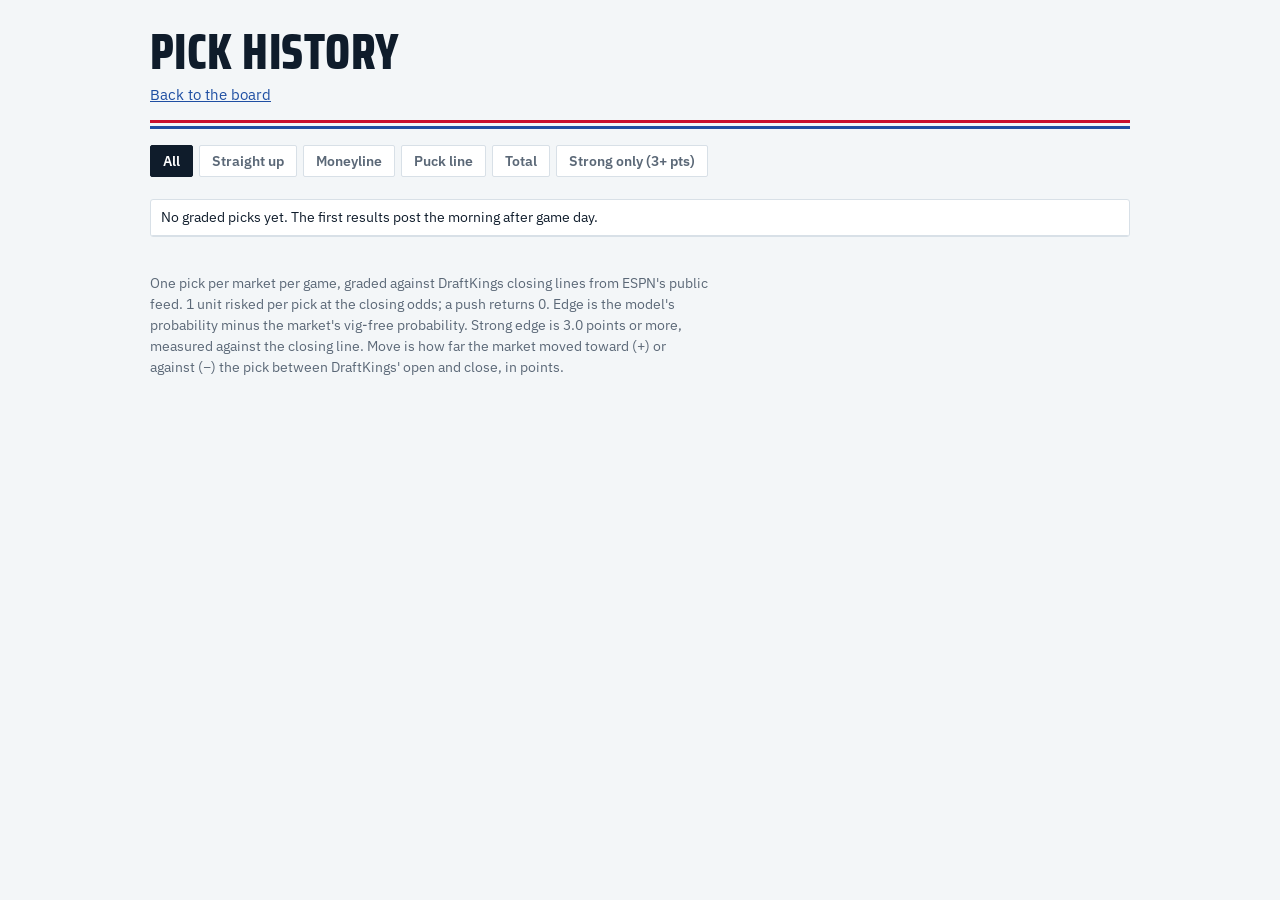
==== site/history.html @ 16cacdc9 "Final games: dark Final badge, settled card, winner bold, W/L chips on picks, finals sorted last Co-" ====
<!doctype html><html lang="en"><head><meta charset="utf-8"><meta name="viewport" content="width=device-width,initial-scale=1,viewport-fit=cover"><meta name="description" content="Personal NHL projection model with live scores"><style>:root{padding-top:env(safe-area-inset-top,0px);padding-bottom:env(safe-area-inset-bottom,0px)}body{margin:0;font-size:14px}img{max-width:100%}[hidden]{display:none!important}</style><title>Ice Ledger Pick History</title>
<link rel="preconnect" href="https://fonts.googleapis.com">
<link rel="stylesheet" href="https://fonts.googleapis.com/css2?family=Saira+Condensed:wght@500;700;800&family=IBM+Plex+Sans:wght@400;500;600&family=IBM+Plex+Mono:wght@400;500&display=swap">
<style>
/* Layout: rink-sheet board. One column of game rows, each split away | probability bar | home, tabs for ratings and backtest. */
:root{
  --ice:#f3f6f8; --sheet:#ffffff; --ink:#0f1c2b; --muted:#5b6877; --line:#d8e0e7;
  --red:#c8102e; --blue:#1f4fa3; --redsoft:#f6dde1; --bluesoft:#dde6f5;
  --good:#1d7a4a; --warn:#a86400;
  --display:"Saira Condensed","Arial Narrow",system-ui,sans-serif;
  --body:"IBM Plex Sans",system-ui,-apple-system,"Segoe UI",sans-serif;
  --mono:"IBM Plex Mono",ui-monospace,"SFMono-Regular",Menlo,monospace;
}
@media (prefers-color-scheme: dark){:root:not([data-theme="light"]){
  --ice:#0b131c; --sheet:#111c28; --ink:#e6edf3; --muted:#93a3b3; --line:#243444;
  --red:#ff5468; --blue:#6f9bff; --redsoft:#3a1b22; --bluesoft:#18284a; --good:#4cc38a; --warn:#e2a54a; color-scheme:dark}}
:root[data-theme="dark"]{
  --ice:#0b131c; --sheet:#111c28; --ink:#e6edf3; --muted:#93a3b3; --line:#243444;
  --red:#ff5468; --blue:#6f9bff; --redsoft:#3a1b22; --bluesoft:#18284a; --good:#4cc38a; --warn:#e2a54a; color-scheme:dark}
body{background:var(--ice);color:var(--ink);font-family:var(--body);font-size:15px;line-height:1.5}
.wrap{max-width:980px;margin:0 auto;padding-left:max(16px,env(safe-area-inset-left,0px));padding-right:max(16px,env(safe-area-inset-right,0px));padding-block:28px 48px;display:grid;gap:22px}
header{display:grid;gap:6px;border-bottom:3px solid var(--red);padding-bottom:14px;position:relative}
header::after{content:"";position:absolute;left:0;right:0;bottom:-9px;height:3px;background:var(--blue)}
h1{font-family:var(--display);font-weight:800;font-size:clamp(2rem,6vw,3.1rem);line-height:1;letter-spacing:.01em;margin:0;text-wrap:balance;text-transform:uppercase}
.sub{color:var(--muted);font-size:.92rem;display:flex;flex-wrap:wrap;gap:4px 16px}
.sub b{color:var(--ink);font-weight:600}
nav{display:flex;gap:6px;flex-wrap:wrap}
nav button{font-family:var(--display);font-weight:700;font-size:1.05rem;letter-spacing:.06em;text-transform:uppercase;border:1px solid var(--line);background:var(--sheet);color:var(--muted);padding:6px 16px;border-radius:2px;cursor:pointer}
nav button[aria-selected="true"]{background:var(--ink);color:var(--sheet);border-color:var(--ink)}
nav button:focus-visible,summary:focus-visible{outline:2px solid var(--blue);outline-offset:2px}
.note{font-size:.88rem;color:var(--muted);max-width:70ch}
.games{display:grid;gap:12px}
.game{background:var(--sheet);border:1px solid var(--line);border-radius:3px;padding:14px 16px;display:grid;gap:12px}
.top{display:flex;justify-content:space-between;gap:8px;flex-wrap:wrap;font-size:.82rem;color:var(--muted);font-family:var(--mono)}
.match{display:grid;grid-template-columns:1fr minmax(120px,1.4fr) 1fr;align-items:center;gap:14px}
.team{display:grid;gap:2px;min-width:0}
.team.home{text-align:right}
.abbr{font-family:var(--display);font-weight:800;font-size:2rem;line-height:1}
.nm{font-size:.82rem;color:var(--muted)}
.side{justify-self:start;font-size:.66rem;font-weight:700;letter-spacing:.12em;text-transform:uppercase;padding:1px 7px;border-radius:2px;background:var(--bluesoft);color:var(--blue)}
.side.home{justify-self:end;background:var(--redsoft);color:var(--red)}
.mtitle{font-family:var(--body);font-weight:600;color:var(--ink);font-size:.9rem}
.top{align-items:baseline}
.goalie{font-size:.82rem}
.goalie .proj{color:var(--warn);font-size:.72rem;letter-spacing:.06em;text-transform:uppercase;font-weight:600}
.pill{display:inline-block;font-size:.68rem;font-weight:600;letter-spacing:.06em;text-transform:uppercase;padding:1px 6px;border-radius:2px;background:var(--redsoft);color:var(--red);margin-left:4px}
.mid{display:grid;gap:6px;text-align:center}
.score{font-family:var(--mono);font-size:1.25rem;font-weight:500;font-variant-numeric:tabular-nums}
.bar{display:flex;height:10px;border-radius:2px;overflow:hidden;background:var(--line)}
.bar .a{background:var(--blue)} .bar .h{background:var(--red)}
.pcts{display:flex;justify-content:space-between;font-family:var(--mono);font-size:.85rem;font-variant-numeric:tabular-nums}
.pcts .fa{color:var(--blue)} .pcts .fh{color:var(--red)}
.mkts{display:grid;grid-template-columns:repeat(3,minmax(0,1fr));gap:8px;border-top:1px dashed var(--line);padding-top:10px}
.mk{display:grid;gap:2px;min-width:0}
.mk h4{margin:0;font-size:.7rem;letter-spacing:.08em;text-transform:uppercase;color:var(--muted);font-weight:600}
.mk div{font-family:var(--mono);font-size:.84rem;font-variant-numeric:tabular-nums}
.inj{border-top:1px dashed var(--line);padding-top:8px;font-size:.84rem;display:grid;gap:2px}
.inj .dl{font-size:.7rem;color:var(--muted);text-transform:uppercase;letter-spacing:.06em}
.inj .rk{font-family:var(--mono);color:var(--muted)}
.sum{border-top:1px dashed var(--line);padding-top:10px;display:grid;gap:6px}
.sum p{margin:0;max-width:75ch;font-size:.92rem}
.src{font-size:.78rem;color:var(--muted);display:flex;flex-wrap:wrap;gap:4px 12px}
.src a{color:var(--blue)}
.nm a.tl{color:inherit;text-decoration:underline;text-decoration-color:var(--line);text-underline-offset:2px}
.nm a.tl:hover{color:var(--blue)}
a:focus-visible{outline:2px solid var(--blue);outline-offset:2px}
.goalie .conf{color:var(--good);font-size:.72rem;letter-spacing:.06em;text-transform:uppercase;font-weight:600}
.sh{font-family:var(--mono);font-size:.74rem;letter-spacing:.1em;text-transform:uppercase;color:var(--muted)}
.idtabs{display:inline-flex;border:1px solid var(--line);border-radius:3px;padding:3px;gap:3px;background:var(--ice)}
.idtabs button{font:600 .85rem var(--body);border:0;background:none;color:var(--muted);padding:6px 14px;border-radius:2px;cursor:pointer}
.idtabs button[aria-selected="true"]{background:var(--ink);color:var(--sheet)}
.idtabs button:focus-visible{outline:2px solid var(--blue);outline-offset:1px}
.idgrid{display:grid;grid-template-columns:minmax(0,1.05fr) minmax(0,1fr);gap:18px;margin-top:10px}
.rwrap{display:grid;gap:4px;justify-items:center;min-width:0}
.leg{display:flex;gap:16px;font-size:.85rem;font-weight:600}.leg .la{color:var(--blue)}.leg .lh{color:var(--red)}
svg.radar{width:100%;max-width:460px;height:auto;overflow:visible}
.radar .rg{fill:none;stroke:var(--line)}
.radar .ra{stroke:var(--line)} .radar .ra.on{stroke:var(--muted);stroke-width:1.5}
.radar .rt{font:10px var(--mono);fill:var(--muted)}
.radar .rl{font:12.5px var(--body);fill:var(--muted);cursor:pointer} .radar .rl.on{fill:var(--ink);font-weight:700}
.radar .rp{stroke-width:2;stroke-linejoin:round}
.radar .rp.a{fill:var(--blue);fill-opacity:.14;stroke:var(--blue)}
.radar .rp.h{fill:var(--red);fill-opacity:.12;stroke:var(--red);stroke-dasharray:5 4}
.radar .rm.a{fill:var(--sheet);stroke:var(--blue);stroke-width:1.8} .radar .rm.h{fill:var(--sheet);stroke:var(--red);stroke-width:1.8}
.ccol{display:grid;gap:12px;align-content:start;min-width:0}
table.ct{width:100%;border-collapse:collapse;font-size:.9rem}
.ct th{font-size:.7rem;letter-spacing:.06em;text-transform:uppercase;color:var(--muted);font-weight:600;text-align:right;padding:6px 8px;border-bottom:1px solid var(--line);background:none}
.ct th:first-child{text-align:left}.ct th.a{color:var(--blue)}.ct th.h{color:var(--red)}
.ct td{padding:8px;border-bottom:1px solid var(--line);text-align:right;font-family:var(--mono);font-variant-numeric:tabular-nums}
.ct td:first-child{text-align:left;font-family:var(--body)}
.ct td.a{color:var(--blue)}.ct td.h{color:var(--red)}.ct td.b{font-weight:700}
.ct tr[data-cat]{cursor:pointer}.ct tr[data-cat]:hover td{background:var(--ice)}
.ct tr.sel td{background:var(--bluesoft)}.ct tr.sel td:first-child{box-shadow:inset 3px 0 0 var(--ink)}
.ct tr:focus-visible{outline:2px solid var(--blue);outline-offset:-2px}
.sty{font-size:.68rem;color:var(--muted);letter-spacing:.04em}
.cdet h4{margin:0;font-family:var(--display);font-size:1.15rem;letter-spacing:.03em;text-transform:uppercase}
.cdet p{margin:2px 0 8px;font-size:.85rem;color:var(--muted)}
.dd{display:grid;grid-template-columns:1fr 1fr;gap:12px;font-size:.85rem}
.dd b{display:block;margin-bottom:2px}.dd .a b{color:var(--blue)}.dd .h b{color:var(--red)}
.dd .dl{display:block;font-size:.7rem;color:var(--muted);text-transform:uppercase;letter-spacing:.06em;margin-top:4px}
.dd div div{font-family:var(--mono)}
details.all summary{cursor:pointer;font-size:.85rem;color:var(--blue)}
@media (max-width:720px){.idgrid{grid-template-columns:1fr}}
details.mx{padding-top:2px}
details.mx summary,details.all summary{cursor:pointer;list-style:none;display:flex;align-items:center;gap:6px 12px;flex-wrap:wrap;padding:10px 14px;border:1px solid var(--line);border-radius:3px;background:var(--ice);transition:background .15s}
details.mx summary:hover,details.all summary:hover{background:var(--bluesoft);border-color:var(--blue)}
details.mx summary::-webkit-details-marker,details.all summary::-webkit-details-marker{display:none}
details.mx summary:focus-visible,details.all summary:focus-visible{outline:2px solid var(--blue);outline-offset:2px}
.xt{font-family:var(--display);font-weight:700;font-size:1.05rem;letter-spacing:.05em;text-transform:uppercase;color:var(--ink)}
details.all .xt{font-family:var(--body);font-size:.85rem;letter-spacing:0;text-transform:none;font-weight:600}
.xh{font-size:.8rem;color:var(--muted);flex:1 1 auto}
.chev{margin-left:auto;font:600 .78rem var(--body);color:var(--blue);white-space:nowrap}
.chev::after{content:"Open \25BE"}
details[open]>summary .chev::after{content:"Close \25B4"}
@media (prefers-reduced-motion:reduce){details.mx summary,details.all summary{transition:none}}
.mxbody{display:grid;gap:14px;margin-top:10px}
.edges{display:grid;gap:6px}
.edge{display:grid;grid-template-columns:minmax(0,1.3fr) minmax(0,2fr) 4.5em;align-items:center;gap:10px;font-size:.85rem}
.etrack{position:relative;height:12px;background:var(--ice);border:1px solid var(--line);border-radius:2px}
.etrack::after{content:"";position:absolute;left:50%;top:-3px;bottom:-3px;width:1px;background:var(--muted)}
.efill{position:absolute;top:0;bottom:0}
.efill.a{background:var(--blue);right:50%} .efill.h{background:var(--red);left:50%}
.etag{font-family:var(--mono);font-size:.78rem;text-align:right;font-variant-numeric:tabular-nums}
.mt{width:100%;border-collapse:collapse;font-size:.85rem}
.mt th,.mt td{padding:5px 8px;border-bottom:1px solid var(--line);white-space:nowrap;font-variant-numeric:tabular-nums}
.mt th{font-size:.7rem}
.mt td.lab{text-align:left;white-space:normal;color:var(--ink)}
.mt td.v{font-family:var(--mono);text-align:right}
.mt td.v.h{text-align:left}
.mt td.better{font-weight:600}
.mt td.better.a{color:var(--blue)} .mt td.better.h{color:var(--red)}
.mt .rk{color:var(--muted);font-size:.74rem;margin:0 4px}
.mt tr.grp td{background:var(--ice);font-size:.7rem;letter-spacing:.08em;text-transform:uppercase;color:var(--muted);font-weight:600;text-align:left}
.mxnote{font-size:.78rem;color:var(--muted);max-width:75ch;margin:0}
@media (max-width:560px){.edge{grid-template-columns:1fr 4.5em}.edge .etrack{grid-column:1/-1;order:3}}
.tbl{overflow-x:auto;background:var(--sheet);border:1px solid var(--line);border-radius:3px}
table{border-collapse:collapse;width:100%;font-size:.88rem}
th,td{padding:7px 10px;border-bottom:1px solid var(--line);text-align:right;white-space:nowrap;font-variant-numeric:tabular-nums}
th{font-size:.72rem;letter-spacing:.07em;text-transform:uppercase;color:var(--muted);font-weight:600;background:var(--ice)}
th:first-child,td:first-child{text-align:left}
td.mono{font-family:var(--mono)}
tr.best td{font-weight:600}
.pos{color:var(--good)} .neg{color:var(--red)}
h2{font-family:var(--display);font-weight:700;font-size:1.5rem;letter-spacing:.03em;text-transform:uppercase;margin:0}
section{display:grid;gap:12px}
.cards{display:grid;grid-template-columns:repeat(auto-fit,minmax(200px,1fr));gap:10px}
.kpi{background:var(--sheet);border:1px solid var(--line);border-radius:3px;padding:12px 14px;display:grid;gap:2px}
.kpi .v{font-family:var(--display);font-weight:700;font-size:1.8rem;line-height:1.05}
.kpi .l{font-size:.78rem;color:var(--muted)}
footer{font-size:.8rem;color:var(--muted);border-top:1px solid var(--line);padding-top:12px;display:grid;gap:4px}
footer a{color:var(--blue)}
@media (max-width:560px){
  .match{grid-template-columns:1fr 1fr}
  .mid{grid-column:1/-1;order:3}
  .mkts{grid-template-columns:1fr}
  .abbr{font-size:1.7rem}
}
</style>
<link rel="stylesheet" href="live.css?v=c1e8caf1"></head><body>
<div class="wrap">
  <header>
    <h1>Pick history</h1>
    <div class="sub"><a href="./" style="color:var(--blue)">Back to the board</a><span id="hmeta"></span></div>
  </header>
  <section class="rec" id="hsum" hidden></section>
  <div class="hf" role="group" aria-label="Filter by market" id="hf">
    <button type="button" data-m="all" aria-pressed="true">All</button>
    <button type="button" data-m="su" aria-pressed="false">Straight up</button>
    <button type="button" data-m="ml" aria-pressed="false">Moneyline</button>
    <button type="button" data-m="pl" aria-pressed="false">Puck line</button>
    <button type="button" data-m="tot" aria-pressed="false">Total</button>
    <button type="button" data-m="strong" aria-pressed="false">Strong only (3+ pts)</button>
  </div>
  <div class="tbl"><table class="ht" id="ht"></table></div>
  <p class="note">One pick per market per game, graded against DraftKings closing lines from ESPN's public feed. 1 unit risked per pick at the closing odds; a push returns 0. Edge is the model's probability minus the market's vig-free probability. Strong edge is 3.0 points or more, measured against the closing line. Move is how far the market moved toward (+) or against (−) the pick between DraftKings' open and close, in points.</p>
</div>
<style>
.hf{display:flex;flex-wrap:wrap;gap:6px}
.hf button{font:600 .85rem var(--body);border:1px solid var(--line);background:var(--sheet);color:var(--muted);padding:6px 12px;border-radius:2px;cursor:pointer}
.hf button[aria-pressed="true"]{background:var(--ink);color:var(--sheet);border-color:var(--ink)}
.hf button:focus-visible{outline:2px solid var(--blue);outline-offset:2px}
.ht td.res-W{color:var(--good);font-weight:600}.ht td.res-L{color:var(--red);font-weight:600}.ht td.res-P{color:var(--muted)}
.ht td.wrapc{white-space:normal}
</style>
<script>
const NAMES={su:'Straight up',ml:'Moneyline',pl:'Puck line',tot:'Total'};
const esc=s=>String(s??'').replace(/[&<>"']/g,c=>({'&':'&amp;','<':'&lt;','>':'&gt;','"':'&quot;',"'":'&#39;'}[c]));
const fmtO=o=>{if(o==null||o==='')return '';const n=parseFloat(String(o).replace('+',''));return isFinite(n)?(n>0?'+'+n:String(n)):'';};
const fmtU=u=>u==null?'':(u>=0?'+':'−')+Math.abs(u).toFixed(2);
let D=null,M='all',ST=false;
function draw(){
  const rows=D.picks.filter(p=>(M==='all'||p.market===M)&&(!ST||p.strong));
  document.getElementById('ht').innerHTML='<tr><th>Date</th><th>Game</th><th>Market</th><th>Pick</th><th>Odds</th><th>Edge</th><th>Move</th><th>Final</th><th>Result</th><th>Units</th></tr>'+
    (rows.length?rows.map(p=>`<tr><td class="mono">${esc(p.date)}</td><td>${esc(p.game)}</td><td>${NAMES[p.market]}</td><td>${esc(p.pick)}</td><td class="mono">${fmtO(p.odds)}</td><td class="mono">${p.edge==null?'':(100*p.edge).toFixed(1)+' pts'}${p.strong?' <span class="pk strong">strong</span>':''}</td><td class="mono">${p.clv==null?'':(p.clv>=0?'+':'−')+Math.abs(100*p.clv).toFixed(1)}</td><td class="wrapc">${esc(p.final)}</td><td class="res-${esc(p.result)}">${esc(p.result)}</td><td class="mono">${fmtU(p.units)}</td></tr>`).join(''):'<tr><td colspan="10">No graded picks yet.</td></tr>');
}
function sum(S){
  const wl=r=>`${r.w}-${r.l}${r.p?'-'+r.p:''}`, pct=r=>r.pct==null?'':(100*r.pct).toFixed(1)+'%';
  const card=(l,r,u)=>{const n=r.w+r.l+(r.p||0);const sub=n?[pct(r),u&&r.units!=null?`<span class="${r.units>=0?'pos':'neg'}">${fmtU(r.units)}u</span>`:''].filter(Boolean).join(' · '):'No picks yet';return `<div class="rc"><span class="l">${l}</span><span class="v">${wl(r)}</span><span class="s">${sub}</span></div>`;};
  const st=S.strong||{};
  const el=document.getElementById('hsum');
  el.innerHTML=`<div class="rec-h"><h2>All picks</h2></div><div class="rec-grid">${card('Straight up',S.record.su,false)}${card('Moneyline',S.record.ml,true)}${card('Puck line',S.record.pl,true)}${card('Total',S.record.tot,true)}</div>`+
    (st.ml?`<div class="rec-h"><h2>Strong edge (3+ pts)</h2></div><div class="rec-grid">${S.strong_all?card('All strong',S.strong_all,true):''}${card('Moneyline',st.ml,true)}${card('Puck line',st.pl,true)}${card('Total',st.tot,true)}</div>`:'')+
    (S.last7?`<div class="rec-h"><h2>Last 7 days</h2></div><div class="rec-grid">${card('Straight up',S.last7.su,false)}${card('Moneyline',S.last7.ml,true)}${card('Puck line',S.last7.pl,true)}${card('Total',S.last7.tot,true)}</div>`:'');
  el.hidden=false;
  document.getElementById('hmeta').textContent=`${S.games} games through ${S.updated}`;
}
document.getElementById('hf').addEventListener('click',e=>{const b=e.target.closest('button');if(!b)return;if(b.dataset.m==='strong'){ST=!ST;b.setAttribute('aria-pressed',ST);draw();return;}M=b.dataset.m;document.querySelectorAll('#hf button:not([data-m="strong"])').forEach(x=>x.setAttribute('aria-pressed',x===b));draw();});
fetch('data/record.json',{cache:'no-store'}).then(r=>{if(!r.ok)throw 0;return r.json();}).then(d=>{D=d;if(d.summary&&d.summary.games)sum(d.summary);draw();})
  .catch(()=>{document.getElementById('ht').innerHTML='<tr><td>No graded picks yet. The first results post the morning after game day.</td></tr>';});
</script>
</body></html>
---- site/live.css ----
/* Live layer styles: built on the board's tokens (see index.html :root) */
.lv{display:flex;align-items:center;justify-content:center;gap:8px;flex-wrap:wrap;font-family:var(--mono);font-size:.82rem;min-height:1.4em}
.lv-st{font-family:var(--body);font-size:.7rem;font-weight:700;letter-spacing:.1em;text-transform:uppercase;color:var(--muted)}
.lv-st.live{color:var(--red)} .lv-st.final{color:var(--ink)} .lv-st.muted{font-weight:500;letter-spacing:0;text-transform:none}
.lv-sc{font-size:1rem;font-weight:500;color:var(--ink);font-variant-numeric:tabular-nums}
.lv-sc .dash{margin:0 6px;color:var(--muted)}
.lv-dot{width:8px;height:8px;border-radius:50%;background:var(--red);animation:lvp 1.6s ease-in-out infinite}
@keyframes lvp{0%,100%{opacity:1}50%{opacity:.3}}
@media (prefers-reduced-motion:reduce){.lv-dot{animation:none}}
.game.is-live{border-color:var(--red)}
.dk{border-top:1px dashed var(--line);padding-top:10px;display:grid;gap:6px;font-size:.84rem}
.dkh{display:flex;flex-wrap:wrap;gap:4px 12px;align-items:baseline}
.dkh .dl{font-size:.7rem;color:var(--muted);text-transform:uppercase;letter-spacing:.06em;font-weight:600}
.dkr{display:grid;grid-template-columns:7.5em minmax(0,1.3fr) minmax(0,1.3fr) minmax(0,1fr);gap:4px 12px;align-items:baseline;font-family:var(--mono);font-variant-numeric:tabular-nums}
.dkr .dkl{font-family:var(--body);font-weight:600;font-size:.8rem}
.dkr .nm{font-family:var(--body)}
.edge-t{color:var(--good);font-weight:500}
@media (max-width:720px){.dkr{grid-template-columns:1fr;gap:1px;padding-bottom:6px;border-bottom:1px solid var(--line)}.dkr:last-child{border-bottom:0}}
.lgbody{display:grid;gap:12px;margin-top:10px}
.lgrid{display:grid;grid-template-columns:minmax(0,1fr) minmax(0,1fr);gap:18px}
@media (max-width:720px){.lgrid{grid-template-columns:1fr}}
.lcol{display:grid;gap:8px;align-content:start;min-width:0;overflow-x:auto}
table.lt{width:100%;border-collapse:collapse;font-size:.84rem}
.lt th{font-size:.68rem;letter-spacing:.06em;text-transform:uppercase;color:var(--muted);font-weight:600;text-align:right;padding:5px 6px;border-bottom:1px solid var(--line);background:none}
.lt th:first-child{text-align:left}.lt th.a{color:var(--blue)}.lt th.h{color:var(--red)}
.lt td{padding:5px 6px;border-bottom:1px solid var(--line);text-align:right;font-family:var(--mono);font-variant-numeric:tabular-nums;white-space:nowrap}
.lt td:first-child{text-align:left;font-family:var(--body);white-space:normal}
.lt.ts td,.lt.ts th{text-align:center}.lt.ts td.c{font-family:var(--body);color:var(--muted);font-size:.8rem}
.tg{font:700 .66rem var(--body);letter-spacing:.08em;padding:0 5px;border-radius:2px}
.tg.a{background:var(--bluesoft);color:var(--blue)}.tg.h{background:var(--redsoft);color:var(--red)}
ol.plays{margin:0;padding:0;list-style:none;display:grid;gap:4px;font-size:.84rem}
ol.plays li{padding:4px 0;border-bottom:1px solid var(--line)}
ol.plays li.goal{font-weight:600}
ol.plays .pt{font-family:var(--mono);color:var(--muted);font-size:.78rem;margin-right:4px}
.res{padding:10px 12px;border:1px solid var(--line);border-radius:3px;background:var(--ice);font-size:.88rem}
.tally{display:flex;flex-wrap:wrap;gap:4px 16px;font-size:.88rem;color:var(--muted)}
.tally b{color:var(--ink)}
.livestat{font-size:.78rem;color:var(--muted);font-family:var(--mono)}
.pk{color:var(--good);font-weight:600;font-family:var(--body)}
.pk.strong::after{content:"strong";margin-left:6px;font:700 .62rem var(--body);letter-spacing:.08em;text-transform:uppercase;padding:1px 5px;border-radius:2px;background:var(--good);color:var(--sheet)}
/* Model record strip */
.rec{background:var(--sheet);border:1px solid var(--line);border-radius:3px;padding:12px 16px;display:grid;gap:10px}
.rec-h{display:flex;flex-wrap:wrap;justify-content:space-between;align-items:baseline;gap:4px 12px}
.rec-h h2{font-family:var(--display);font-weight:700;font-size:1.3rem;letter-spacing:.04em;text-transform:uppercase;margin:0}
.rec-h a{font-size:.85rem;color:var(--blue)}
.rec-grid{display:grid;grid-template-columns:repeat(4,minmax(0,1fr));gap:10px}
@media (max-width:640px){.rec-grid{grid-template-columns:repeat(2,minmax(0,1fr))}}
.rc{display:grid;gap:2px;padding:8px 10px;border:1px solid var(--line);border-radius:3px;background:var(--ice);min-width:0}
.rc .l{font-size:.7rem;font-weight:600;letter-spacing:.07em;text-transform:uppercase;color:var(--muted)}
.rc .v{font-family:var(--display);font-weight:700;font-size:1.6rem;line-height:1.05;font-variant-numeric:tabular-nums}
.rc .s{font-family:var(--mono);font-size:.78rem;color:var(--muted);font-variant-numeric:tabular-nums}
.pos{color:var(--good)}.neg{color:var(--red)}
.rec-n{font-size:.78rem;color:var(--muted);margin:0}

.mvt td,.mvt th{text-align:right}.mvt td:first-child,.mvt th:first-child,.mvt td:nth-child(2),.mvt th:nth-child(2){text-align:left}
.mvt td.mono{font-family:var(--mono);font-variant-numeric:tabular-nums}
.mv-up{color:var(--good)}.mv-dn{color:var(--red)}
details.mv{margin-top:10px}

.rec-sub h3{margin:6px 0 0;font-family:var(--display);font-size:1.05rem;letter-spacing:.04em;text-transform:uppercase}

/* final games: settled look, not a color. Red = live, dark badge = final */
.lv-fin{font-family:var(--body);font-size:.7rem;font-weight:700;letter-spacing:.1em;text-transform:uppercase;background:var(--ink);color:var(--sheet);padding:2px 8px;border-radius:2px}
.game.is-final{background:var(--ice);border-color:var(--line)}
.game.is-final .abbr.lost{color:var(--muted);font-weight:700}
.game.is-final .bar{opacity:.55}
.res{font-family:var(--body);font-size:.72rem;font-weight:700;letter-spacing:.05em;text-transform:uppercase;padding:1px 7px;border-radius:2px;margin-left:6px;white-space:nowrap}
.res.res-W{background:var(--good);color:var(--sheet)}
.res.res-L{background:var(--line);color:var(--muted)}
.res.res-P{background:var(--line);color:var(--ink)}
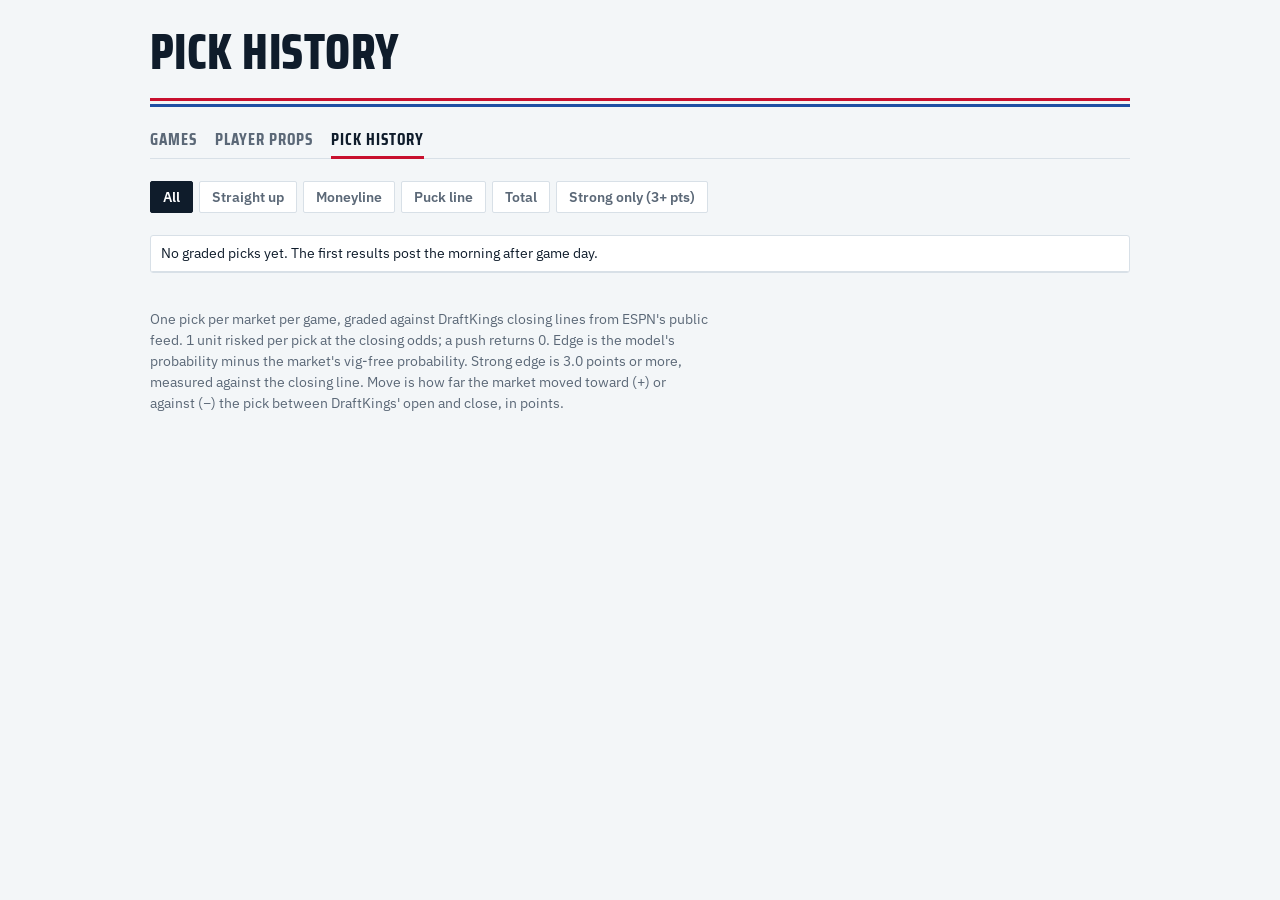
==== commit df1a9d99: "Player props: model, backtest, DraftKings lines, props page - src/props.py: decayed, shrunk player r" ====
--- a/site/history.html
+++ b/site/history.html
@@ -156,12 +156,13 @@
   .abbr{font-size:1.7rem}
 }
 </style>
-<link rel="stylesheet" href="live.css?v=c1e8caf1"></head><body>
+<link rel="stylesheet" href="live.css?v=54c0f0a1"></head><body>
 <div class="wrap">
   <header>
     <h1>Pick history</h1>
-    <div class="sub"><a href="./" style="color:var(--blue)">Back to the board</a><span id="hmeta"></span></div>
+    <div class="sub"><span id="hmeta"></span></div>
   </header>
+  <nav class="pnav" aria-label="Pages"><a href="./">Games</a><a href="props.html">Player props</a><a href="history.html" aria-current="page">Pick history</a></nav>
   <section class="rec" id="hsum" hidden></section>
   <div class="hf" role="group" aria-label="Filter by market" id="hf">
     <button type="button" data-m="all" aria-pressed="true">All</button>
--- a/site/live.css
+++ b/site/live.css
@@ -7,7 +7,7 @@
 .lv-dot{width:8px;height:8px;border-radius:50%;background:var(--red);animation:lvp 1.6s ease-in-out infinite}
 @keyframes lvp{0%,100%{opacity:1}50%{opacity:.3}}
 @media (prefers-reduced-motion:reduce){.lv-dot{animation:none}}
-.game.is-live{border-color:var(--red)}
+.game.is-live{border:2px solid var(--red);box-shadow:inset 0 5px 0 var(--red)}
 .dk{border-top:1px dashed var(--line);padding-top:10px;display:grid;gap:6px;font-size:.84rem}
 .dkh{display:flex;flex-wrap:wrap;gap:4px 12px;align-items:baseline}
 .dkh .dl{font-size:.7rem;color:var(--muted);text-transform:uppercase;letter-spacing:.06em;font-weight:600}
@@ -61,10 +61,51 @@
 
 /* final games: settled look, not a color. Red = live, dark badge = final */
 .lv-fin{font-family:var(--body);font-size:.7rem;font-weight:700;letter-spacing:.1em;text-transform:uppercase;background:var(--ink);color:var(--sheet);padding:2px 8px;border-radius:2px}
-.game.is-final{background:var(--ice);border-color:var(--line)}
+.game.is-final{background:var(--ice);border:2px solid var(--muted);box-shadow:inset 0 5px 0 var(--muted)}
 .game.is-final .abbr.lost{color:var(--muted);font-weight:700}
 .game.is-final .bar{opacity:.55}
-.res{font-family:var(--body);font-size:.72rem;font-weight:700;letter-spacing:.05em;text-transform:uppercase;padding:1px 7px;border-radius:2px;margin-left:6px;white-space:nowrap}
-.res.res-W{background:var(--good);color:var(--sheet)}
-.res.res-L{background:var(--line);color:var(--muted)}
-.res.res-P{background:var(--line);color:var(--ink)}
+.rchip{font-family:var(--body);font-size:.72rem;font-weight:700;letter-spacing:.05em;text-transform:uppercase;padding:1px 7px;border-radius:2px;margin-left:6px;white-space:nowrap}
+.rchip.rc-W{background:var(--good);color:var(--sheet)}
+.rchip.rc-L{background:var(--line);color:var(--muted)}
+.rchip.rc-P{background:var(--line);color:var(--ink)}
+.game.is-final .res{background:var(--sheet)}
+
+/* Page links shared by every page: Games, Player props, Pick history */
+nav.pnav{display:flex;flex-wrap:wrap;gap:4px 18px;border-bottom:1px solid var(--line);padding-bottom:2px}
+nav.pnav a{font-family:var(--display);font-weight:700;font-size:1.05rem;letter-spacing:.06em;text-transform:uppercase;color:var(--muted);text-decoration:none;padding:4px 0;border-bottom:3px solid transparent;margin-bottom:-3px}
+nav.pnav a:hover{color:var(--ink)}
+nav.pnav a[aria-current="page"]{color:var(--ink);border-bottom-color:var(--red)}
+nav.pnav a:focus-visible{outline:2px solid var(--blue);outline-offset:2px}
+
+/* Player props page */
+.pp-flt{display:flex;flex-wrap:wrap;gap:8px 14px;align-items:center}
+.pp-flt .hf{display:flex;flex-wrap:wrap;gap:6px}
+.pp-flt button{font:600 .85rem var(--body);border:1px solid var(--line);background:var(--sheet);color:var(--muted);padding:6px 12px;border-radius:2px;cursor:pointer}
+.pp-flt button[aria-pressed="true"]{background:var(--ink);color:var(--sheet);border-color:var(--ink)}
+.pp-flt button:focus-visible,.pp-flt select:focus-visible{outline:2px solid var(--blue);outline-offset:2px}
+.pp-flt select{font:600 .85rem var(--body);border:1px solid var(--line);background:var(--sheet);color:var(--ink);padding:6px 8px;border-radius:2px;max-width:100%}
+.pp-flt label{font-size:.8rem;color:var(--muted);display:flex;gap:6px;align-items:center}
+.pp-gate{background:var(--sheet);border:1px solid var(--line);border-left:4px solid var(--warn);border-radius:3px;padding:10px 14px;display:grid;gap:4px;font-size:.88rem}
+.pp-gate b{font-family:var(--display);font-size:1.1rem;letter-spacing:.04em;text-transform:uppercase}
+.pp-game{background:var(--sheet);border:1px solid var(--line);border-radius:3px;padding:14px 16px;display:grid;gap:12px;min-width:0}
+.pp-gh{display:flex;flex-wrap:wrap;justify-content:space-between;align-items:baseline;gap:4px 12px}
+.pp-gh h2{margin:0;font-family:var(--display);font-weight:800;font-size:1.6rem;line-height:1;letter-spacing:.02em}
+.pp-gh h2 .at{color:var(--muted);font-weight:500;margin:0 6px;font-size:1.1rem}
+.pp-gh .gm{font-family:var(--mono);font-size:.8rem;color:var(--muted)}
+.pp-gh .gm .live{color:var(--red);font-weight:600}
+.pp-gl{font-size:.8rem;color:var(--muted)}
+.pp-mk{display:grid;gap:4px;min-width:0}
+.pp-mk h3{margin:0;font-size:.72rem;letter-spacing:.08em;text-transform:uppercase;color:var(--muted);font-weight:600}
+table.ptb{font-size:.84rem}
+.ptb th{font-size:.66rem;letter-spacing:.06em;text-transform:uppercase;color:var(--muted);font-weight:600;padding:5px 8px;background:none}
+.ptb td{padding:5px 8px;font-family:var(--mono)}
+.ptb th:first-child,.ptb td:first-child{text-align:left;font-family:var(--body);position:sticky;left:0;background:var(--sheet);z-index:1}
+.ptb td.tm,.ptb th.tm{text-align:left}
+.ptb td .op{color:var(--muted);font-size:.74rem;display:block}
+.ptb td.lean{font-family:var(--body);font-weight:600;text-align:left}
+.ptb td.lean.ov{color:var(--good)}.ptb td.lean.un{color:var(--blue)}.ptb td.lean.no{color:var(--muted);font-weight:400}
+.ptb .stg{margin-left:6px;font:700 .6rem var(--body);letter-spacing:.08em;text-transform:uppercase;padding:1px 5px;border-radius:2px;background:var(--good);color:var(--sheet)}
+.ptb td.neg{color:var(--muted)}
+.ptb tr.done td{color:var(--muted)}
+.pp-empty{color:var(--muted);font-size:.88rem;margin:0}
+.pp-gate .op{color:var(--muted);font-size:.8rem}
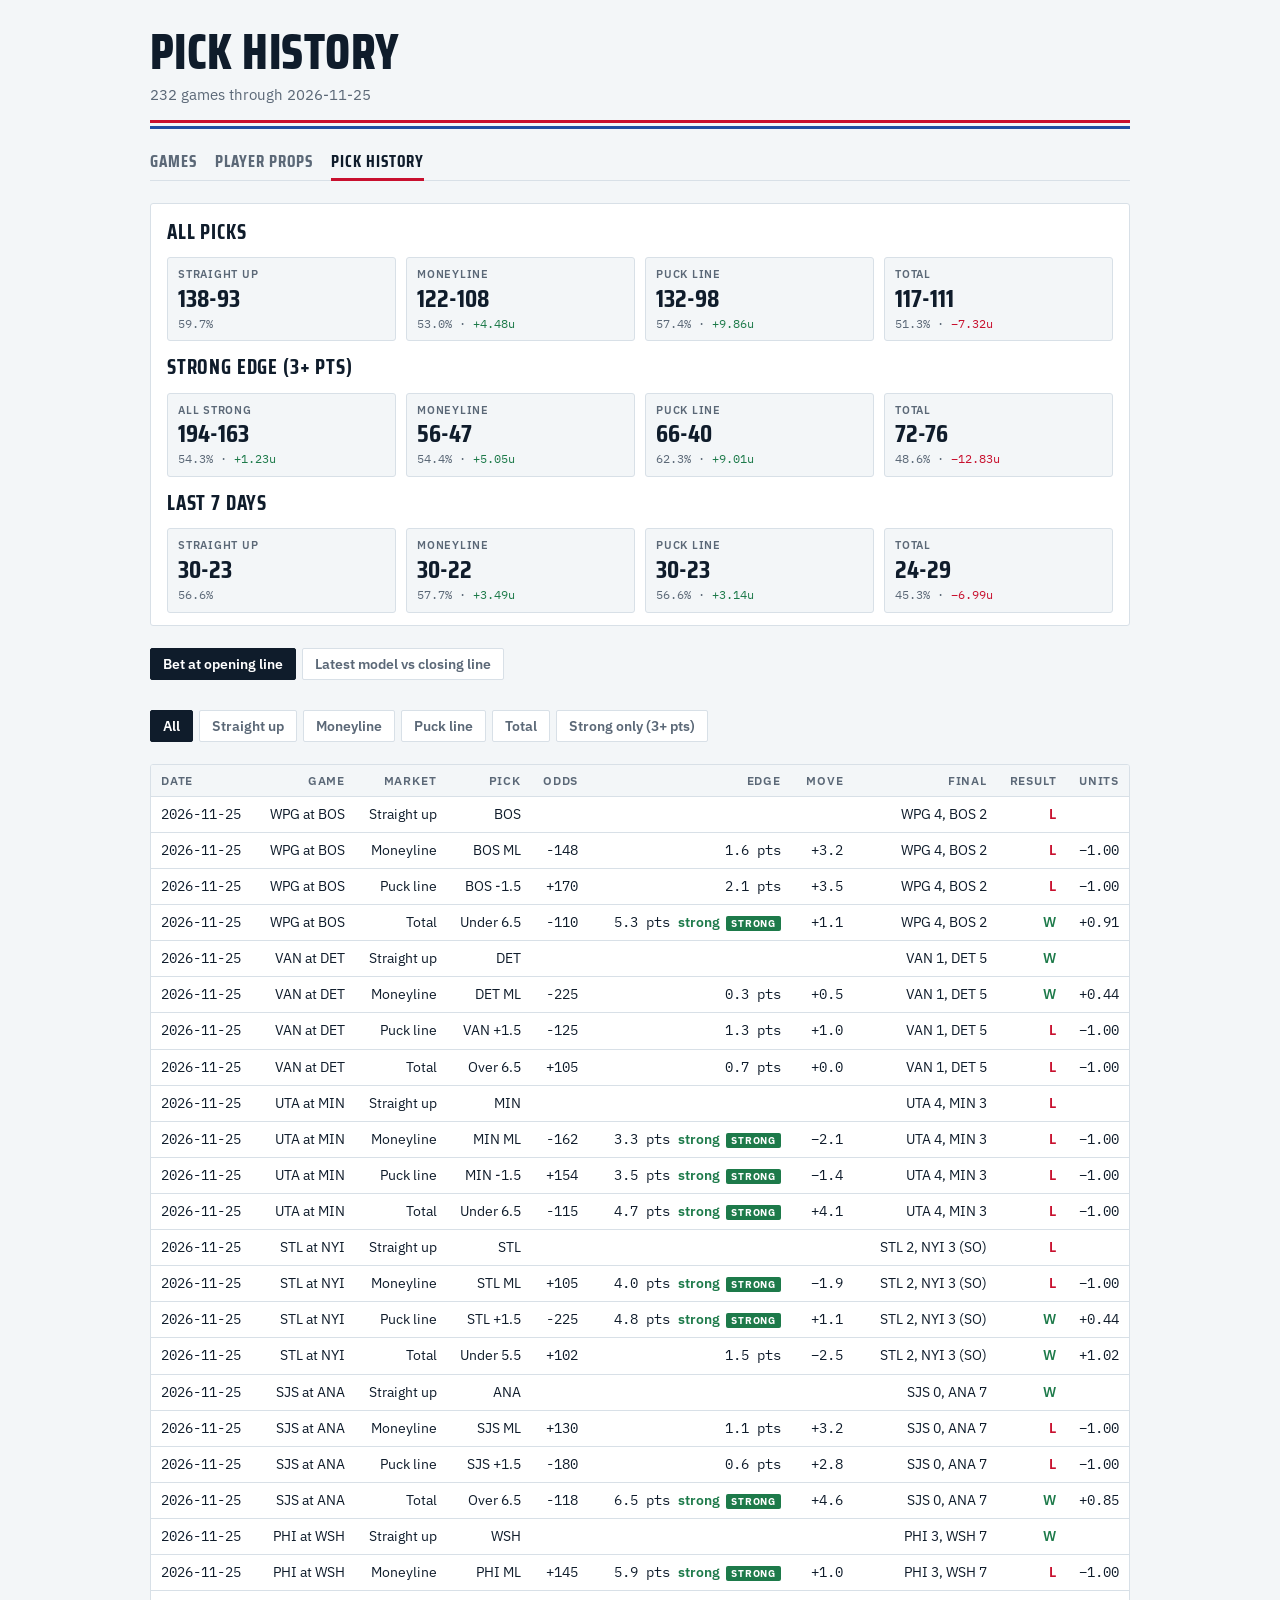
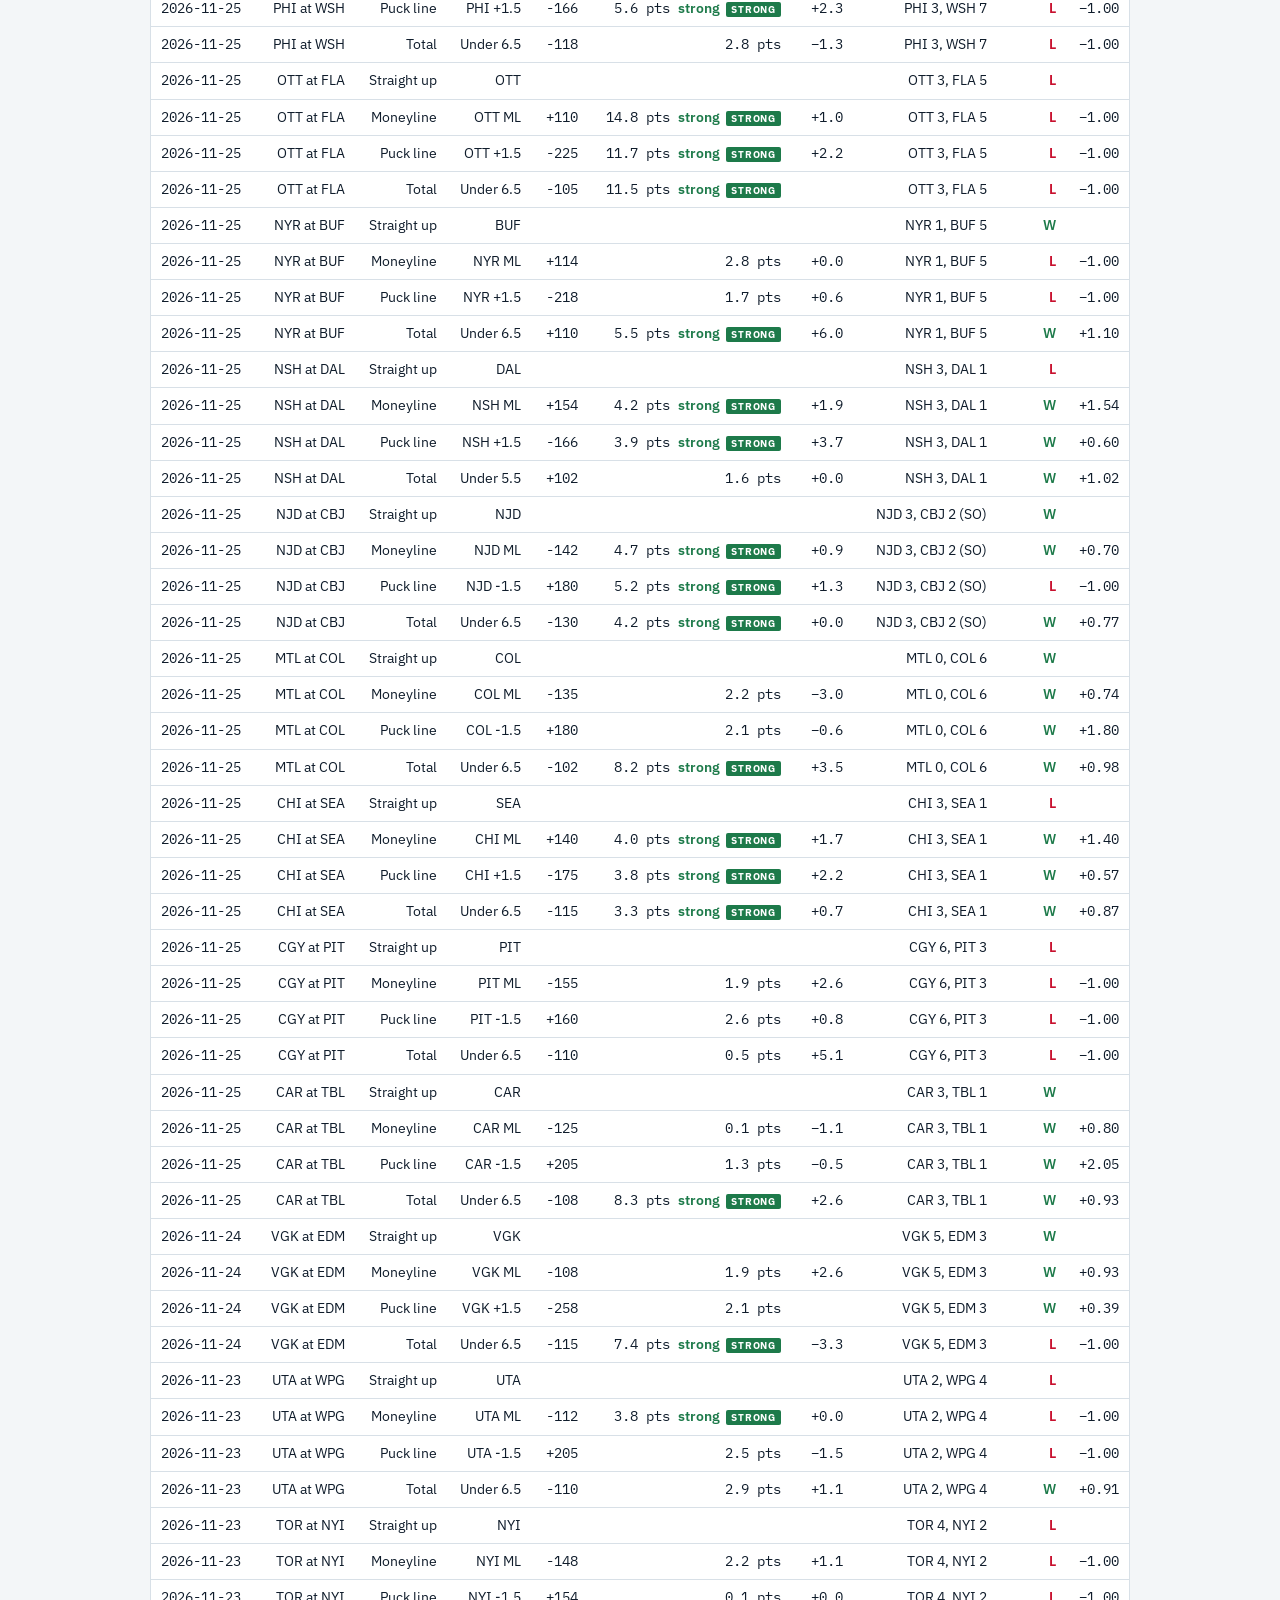
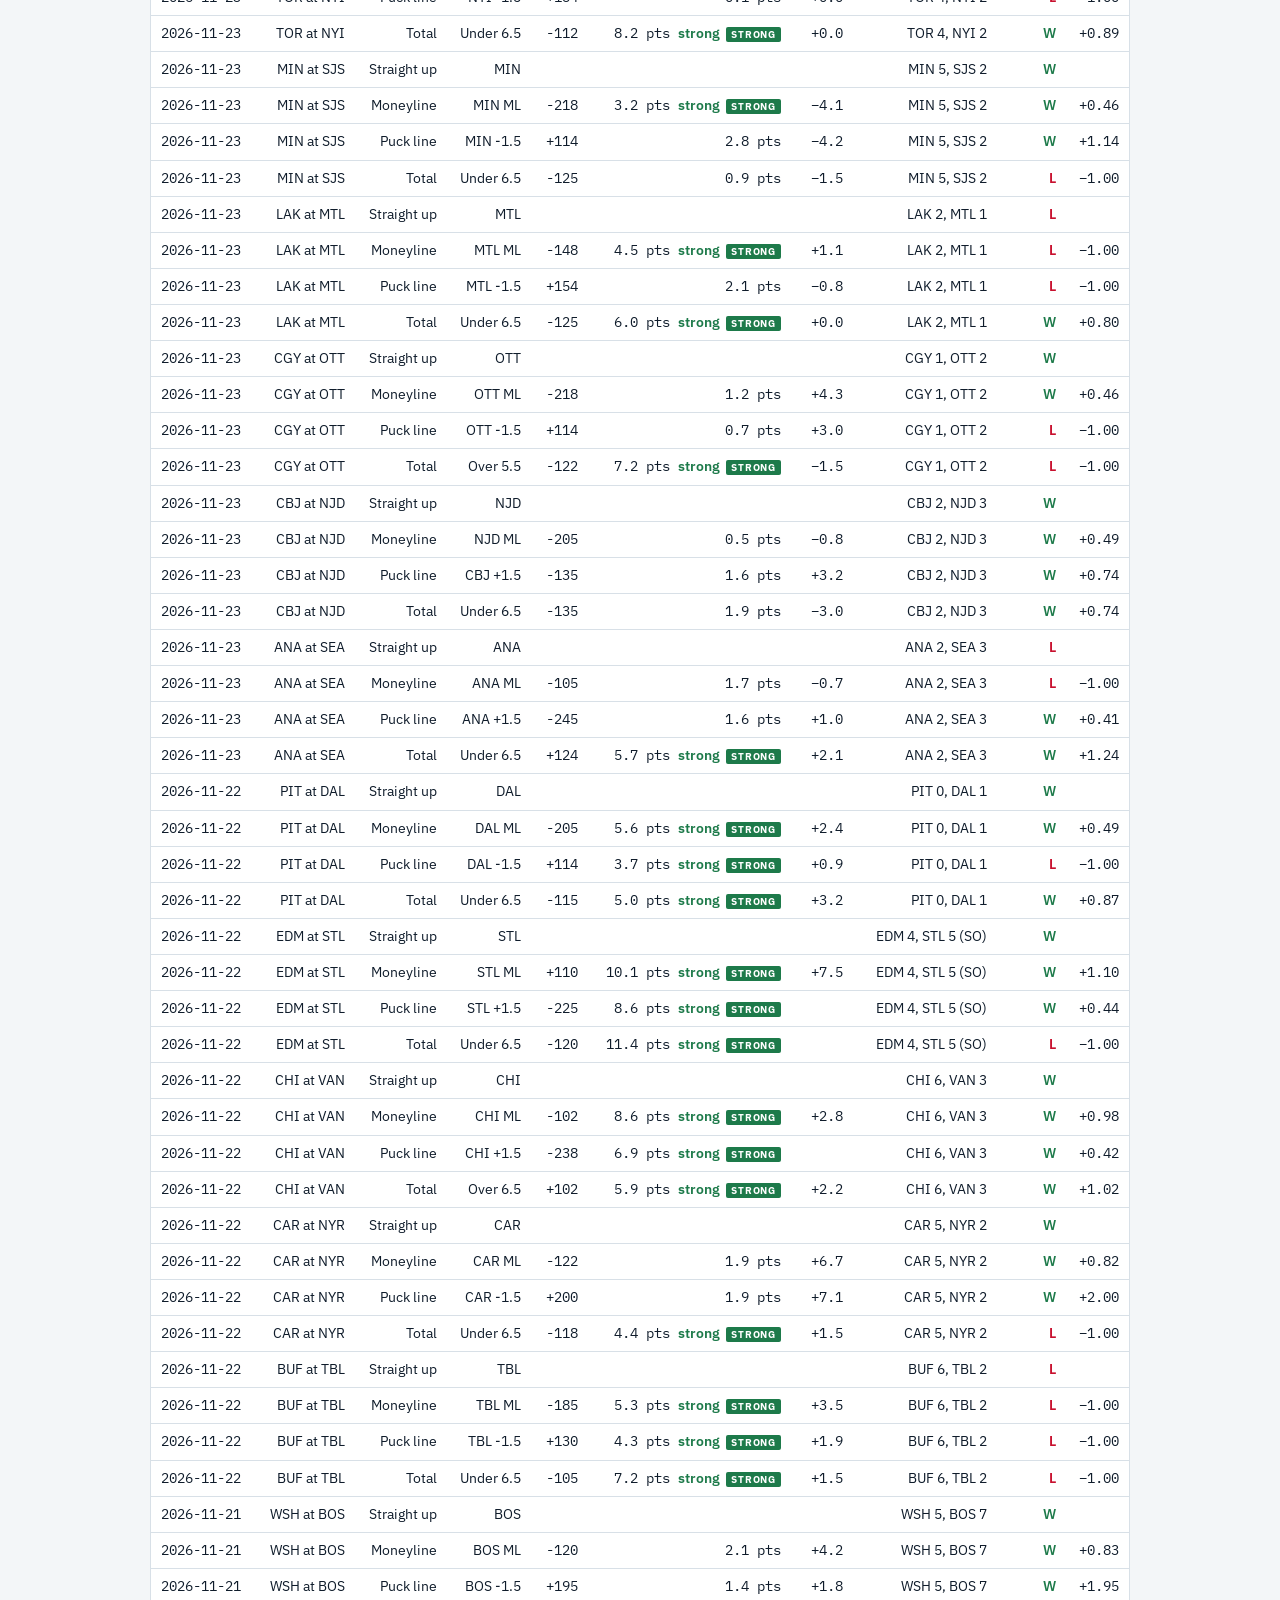
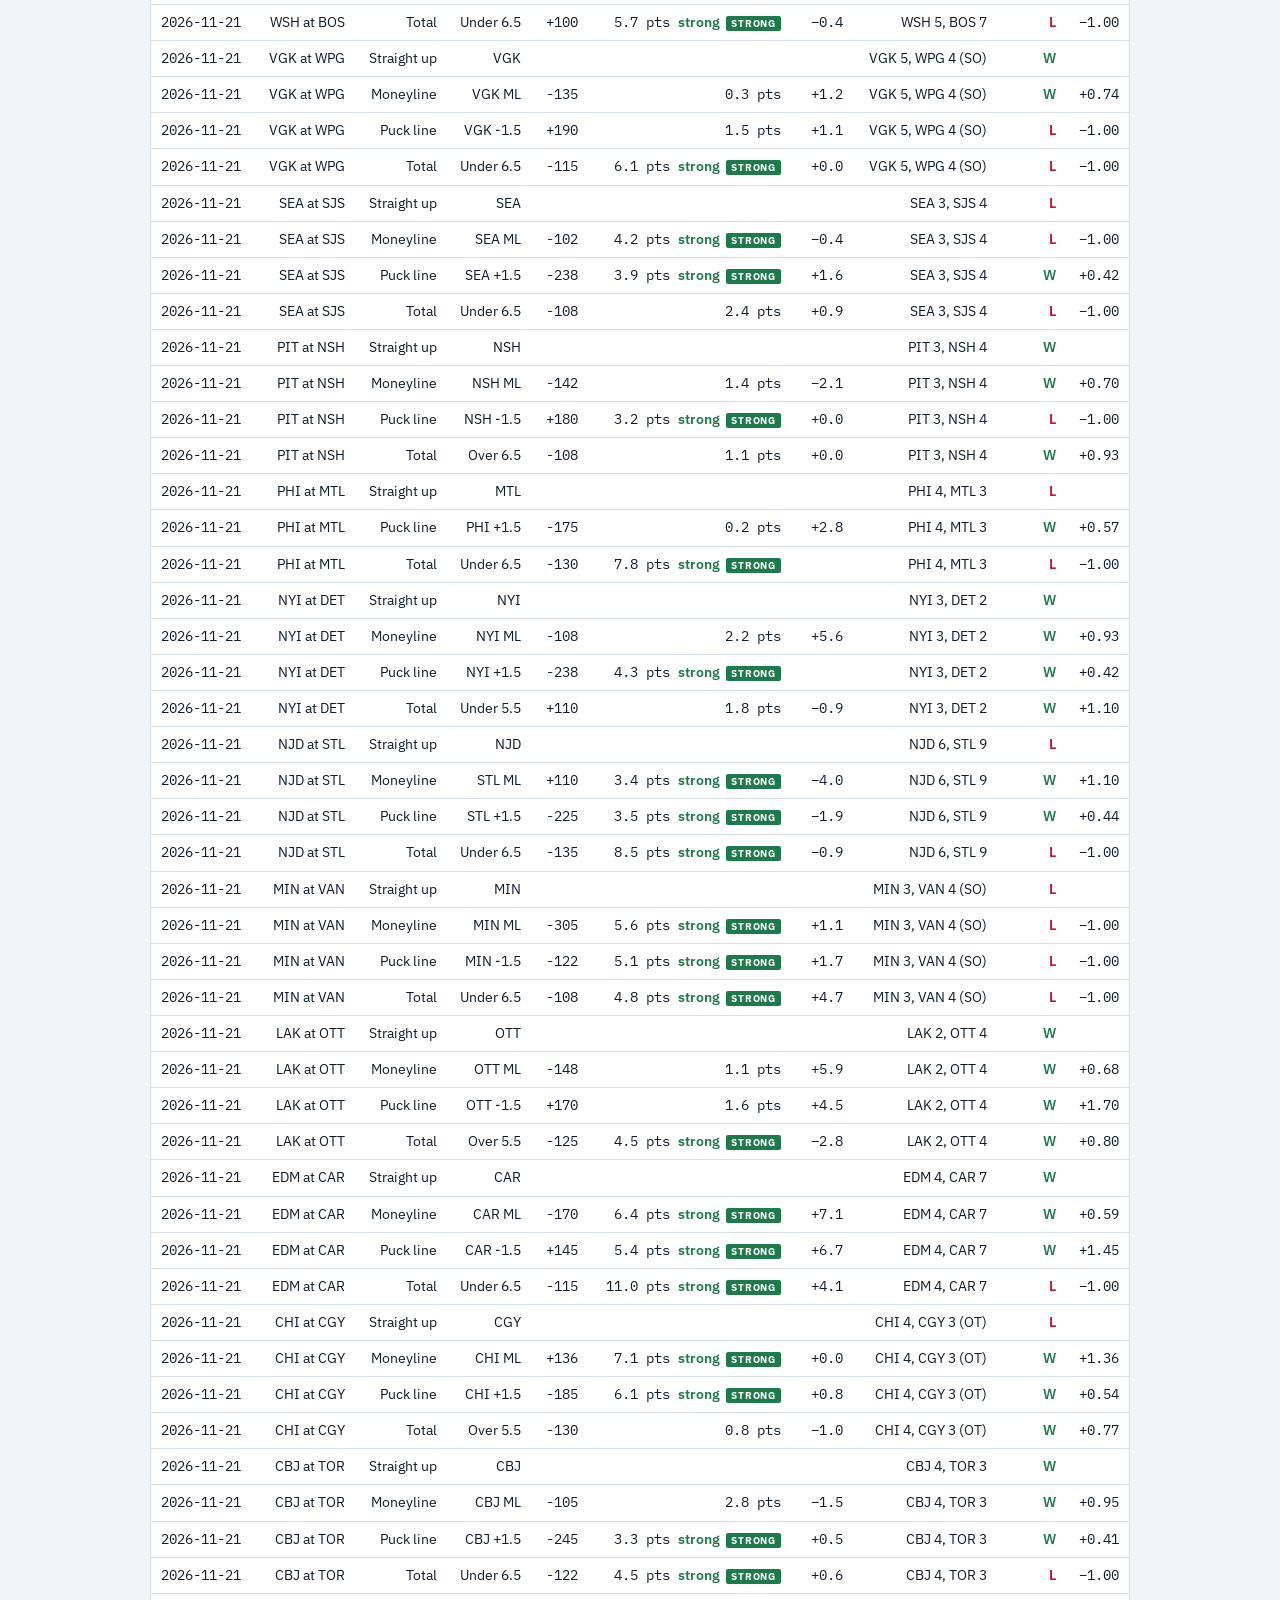
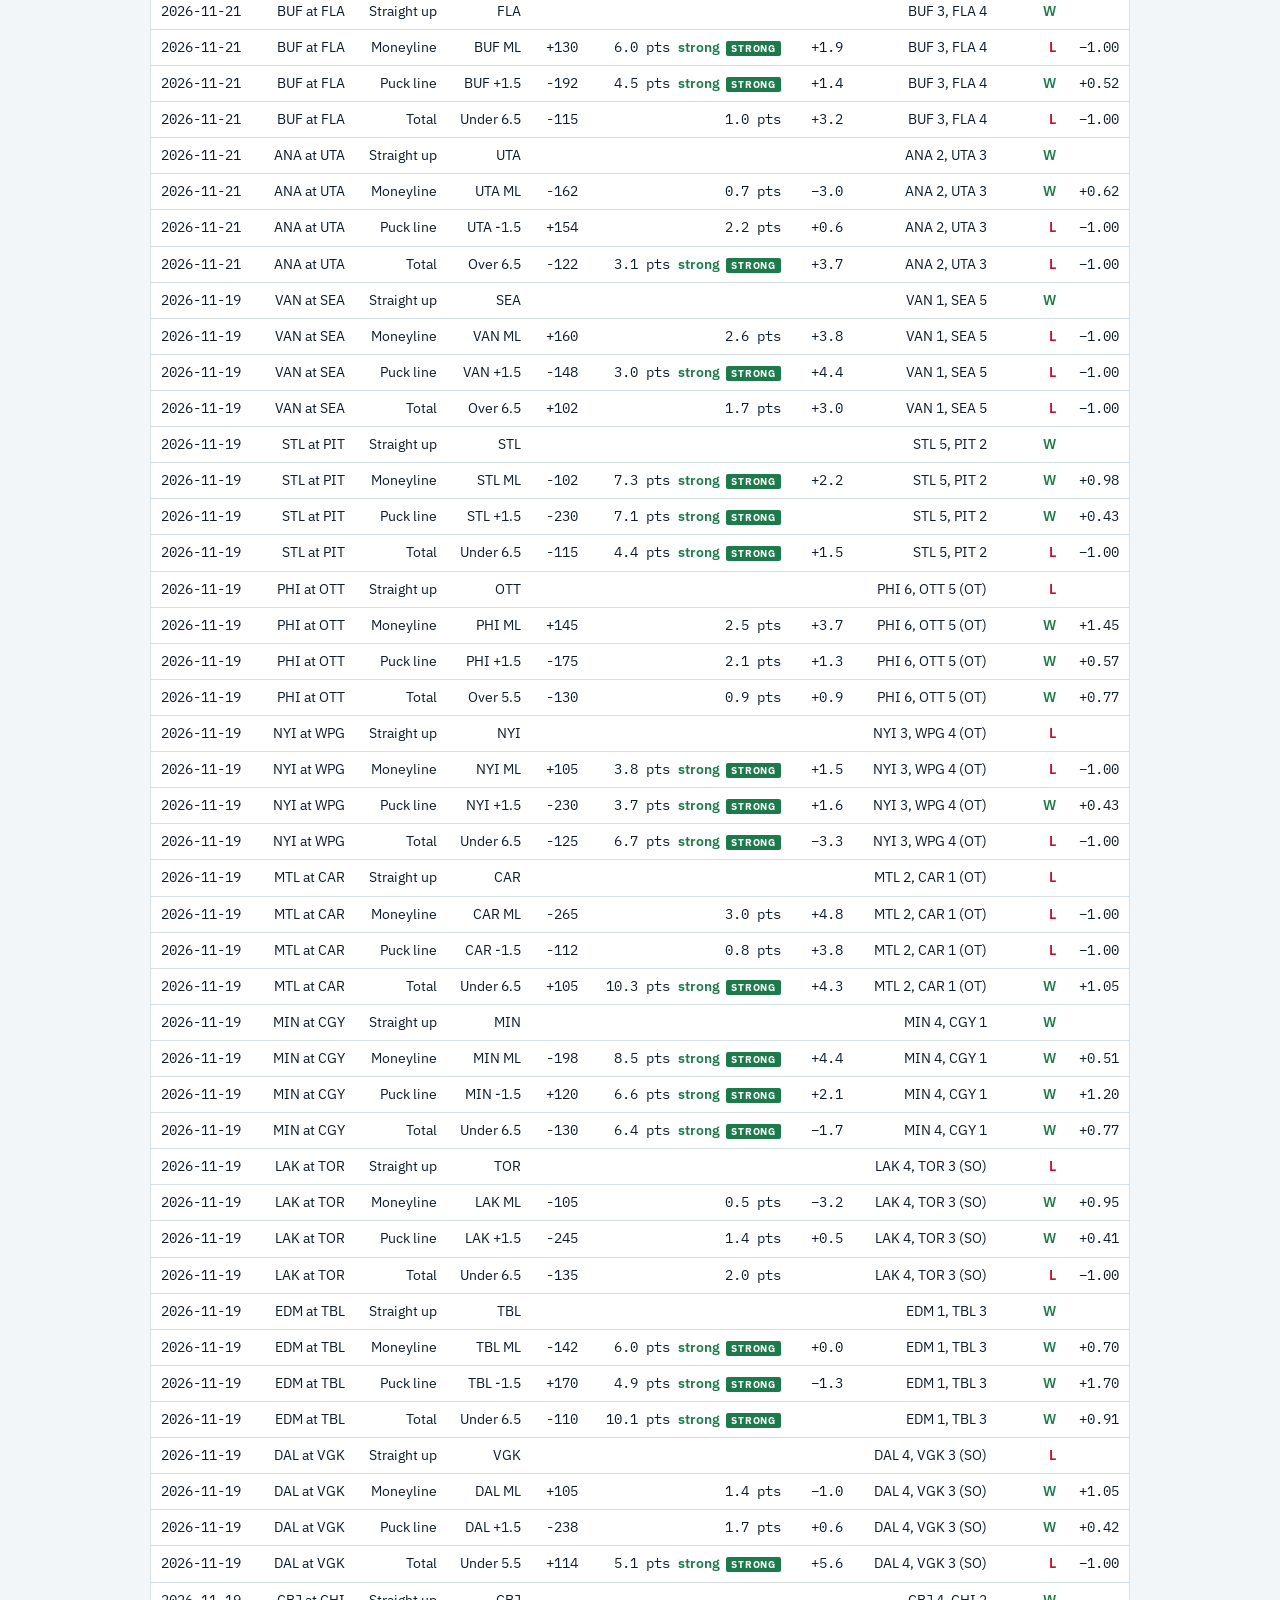
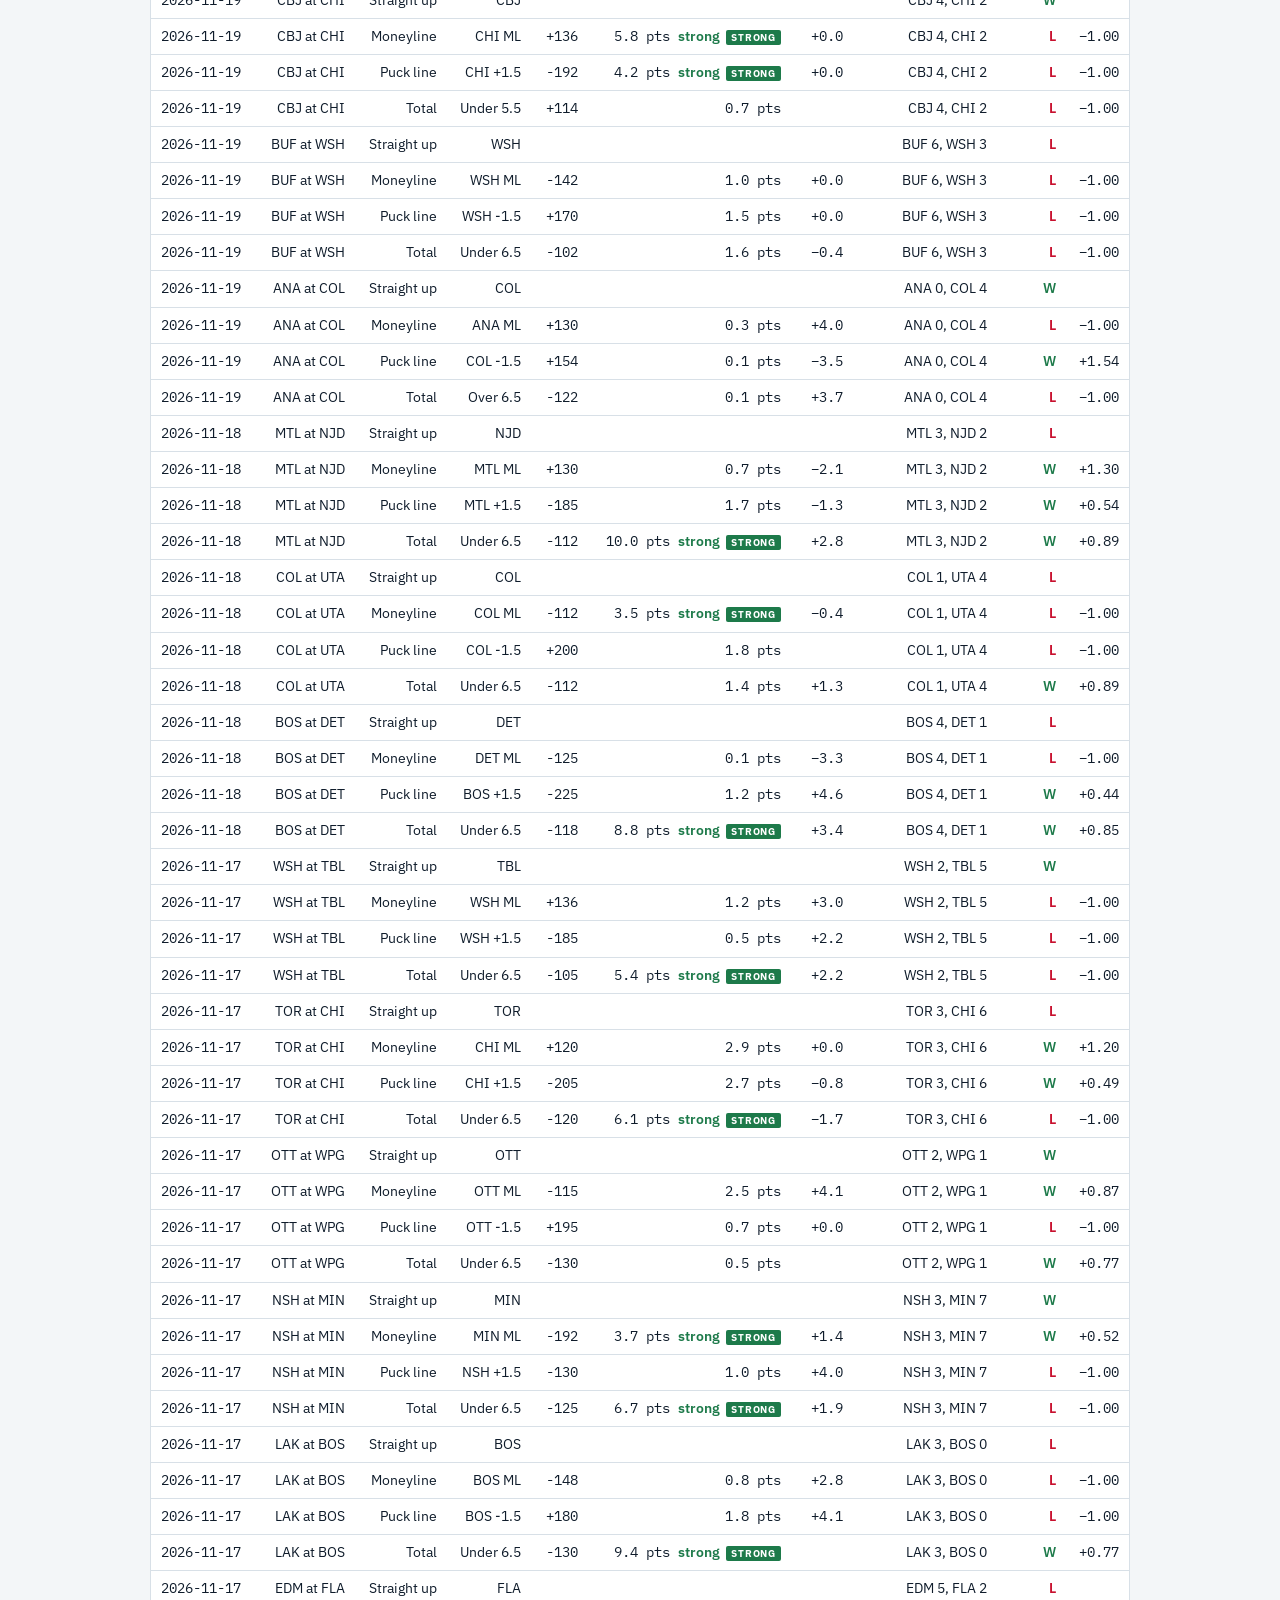
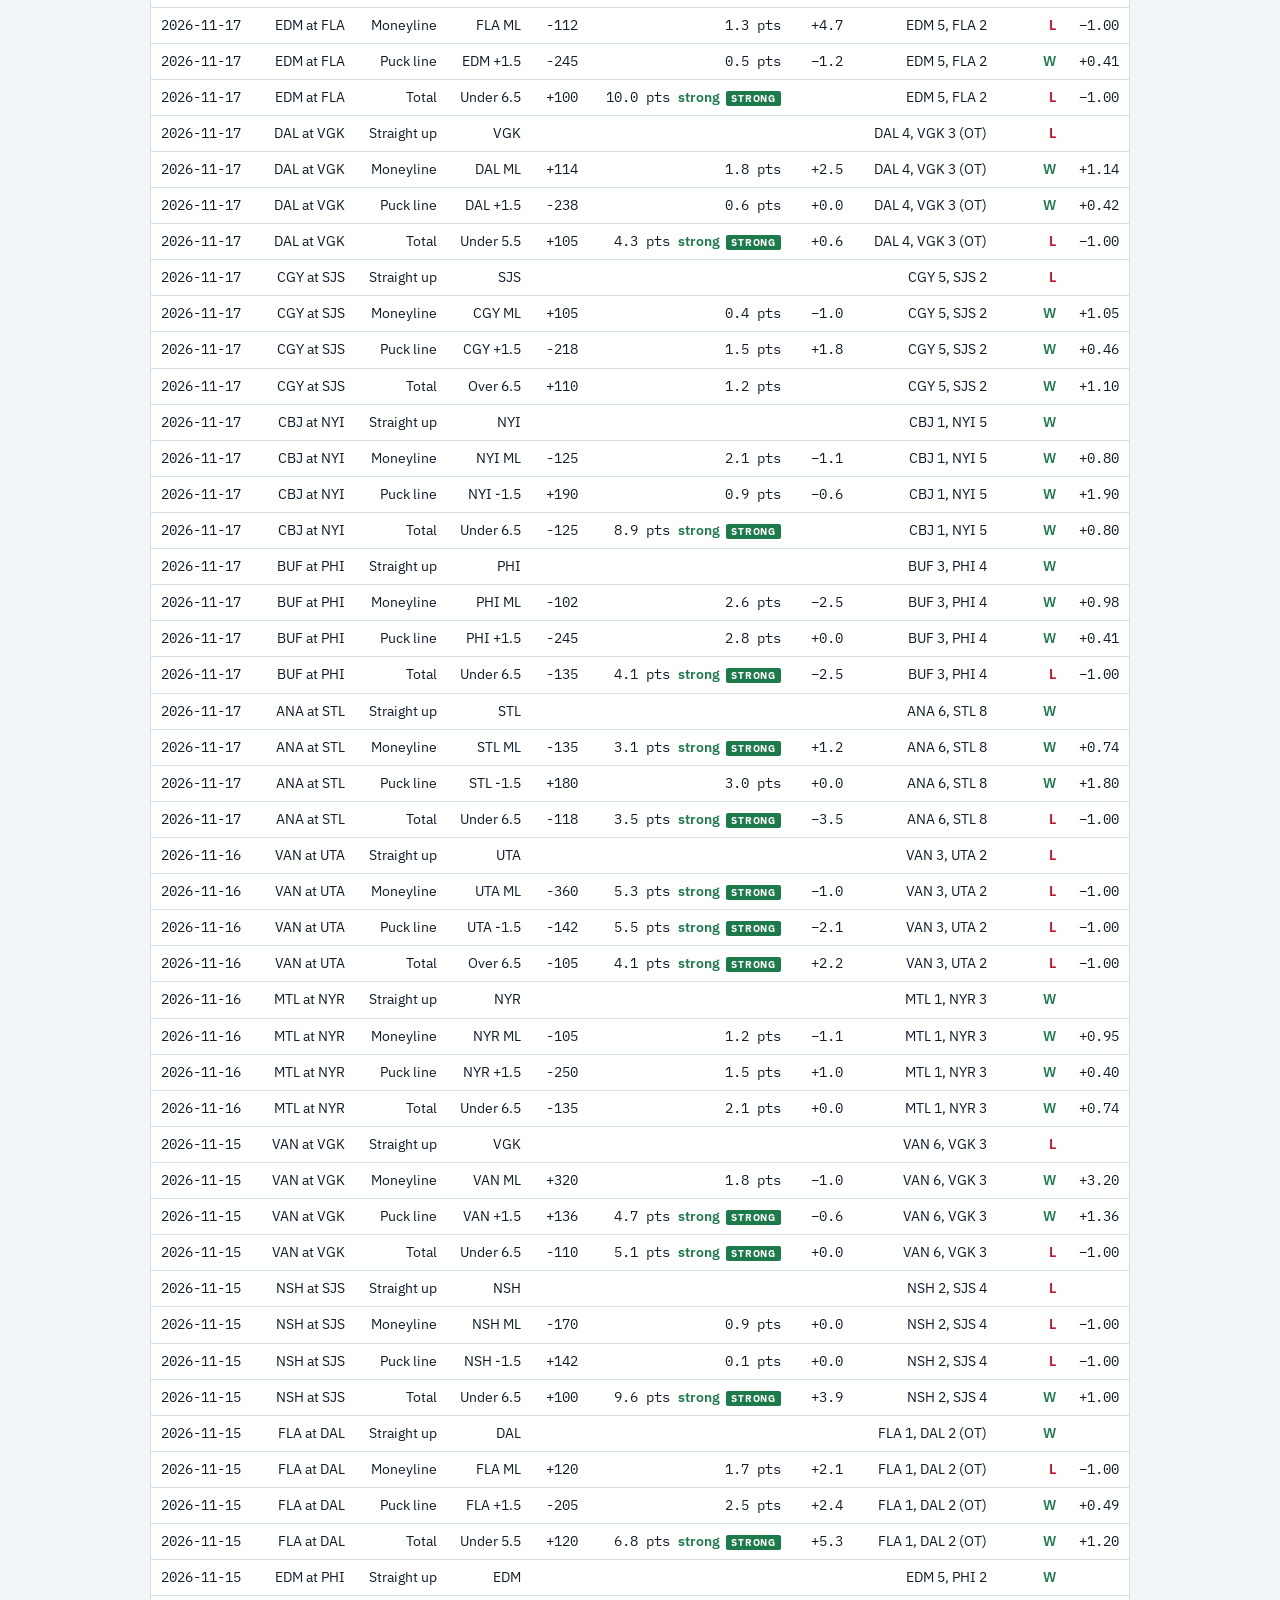
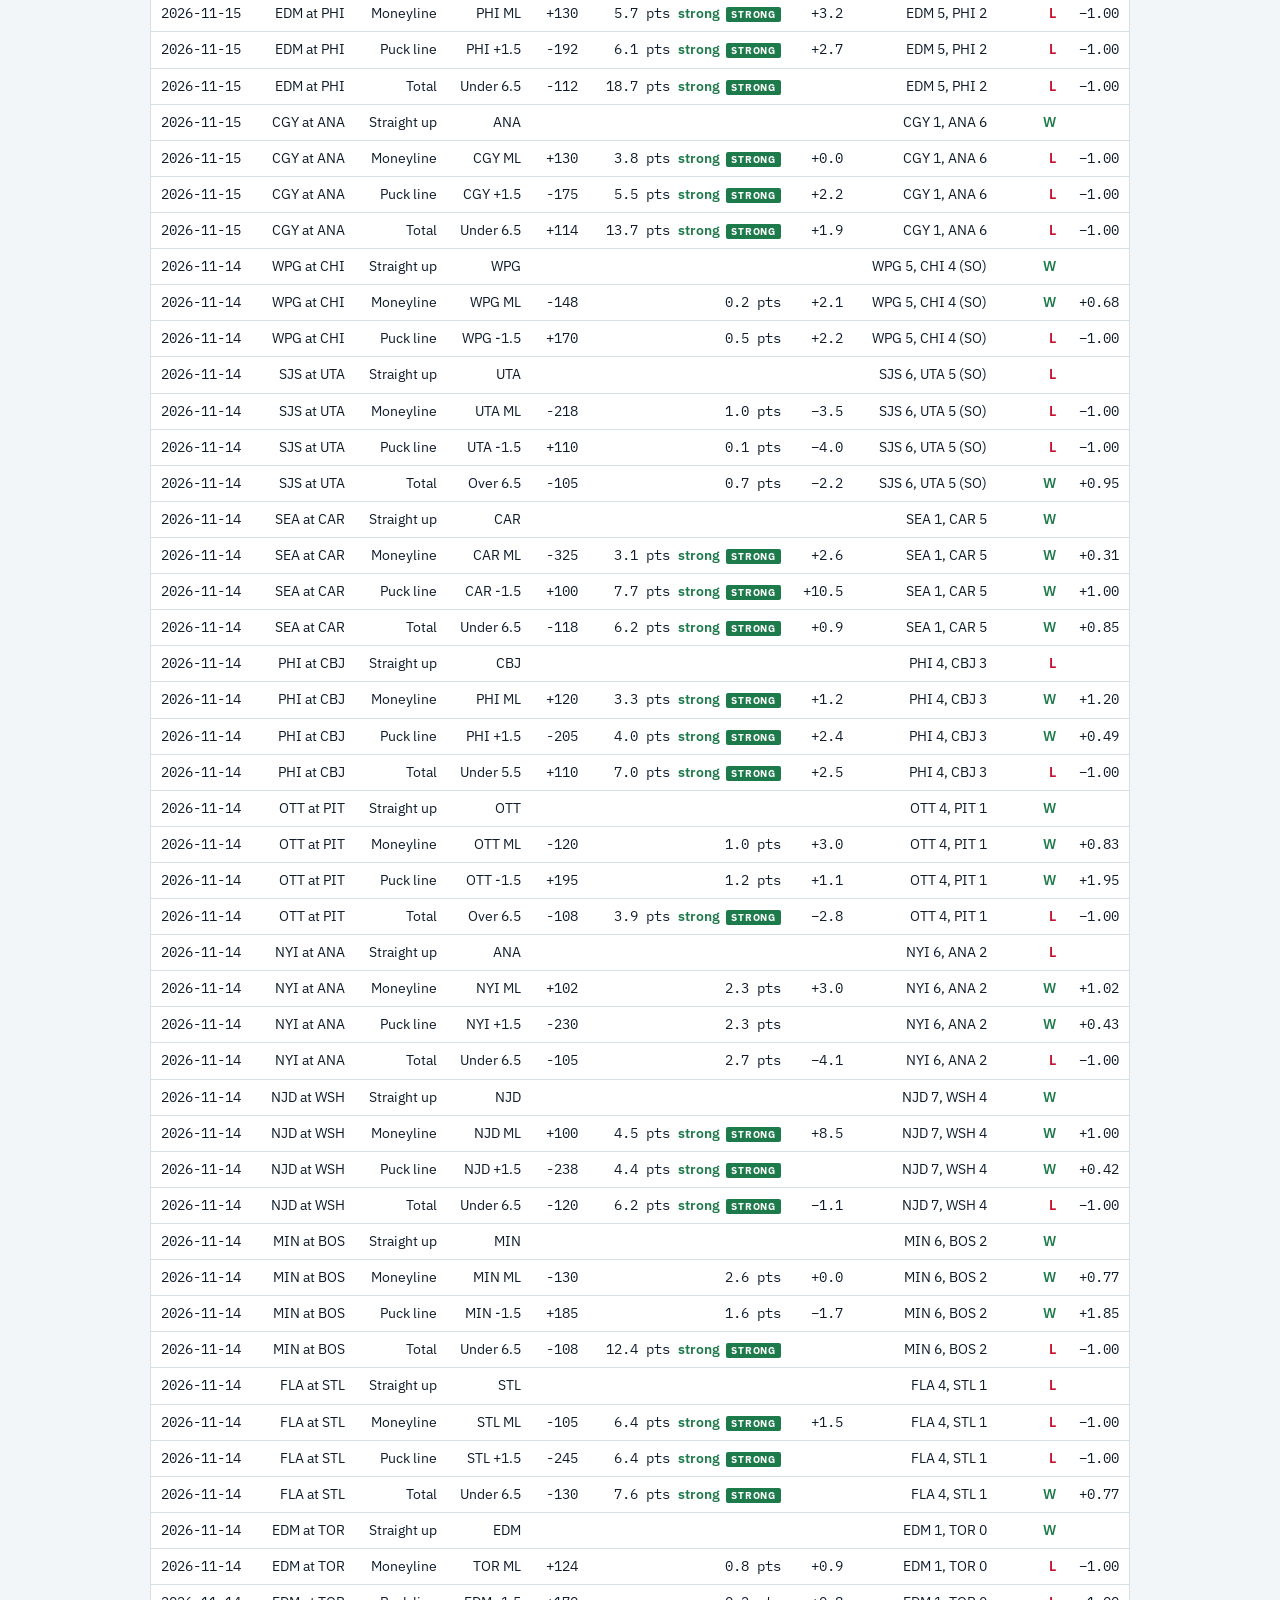
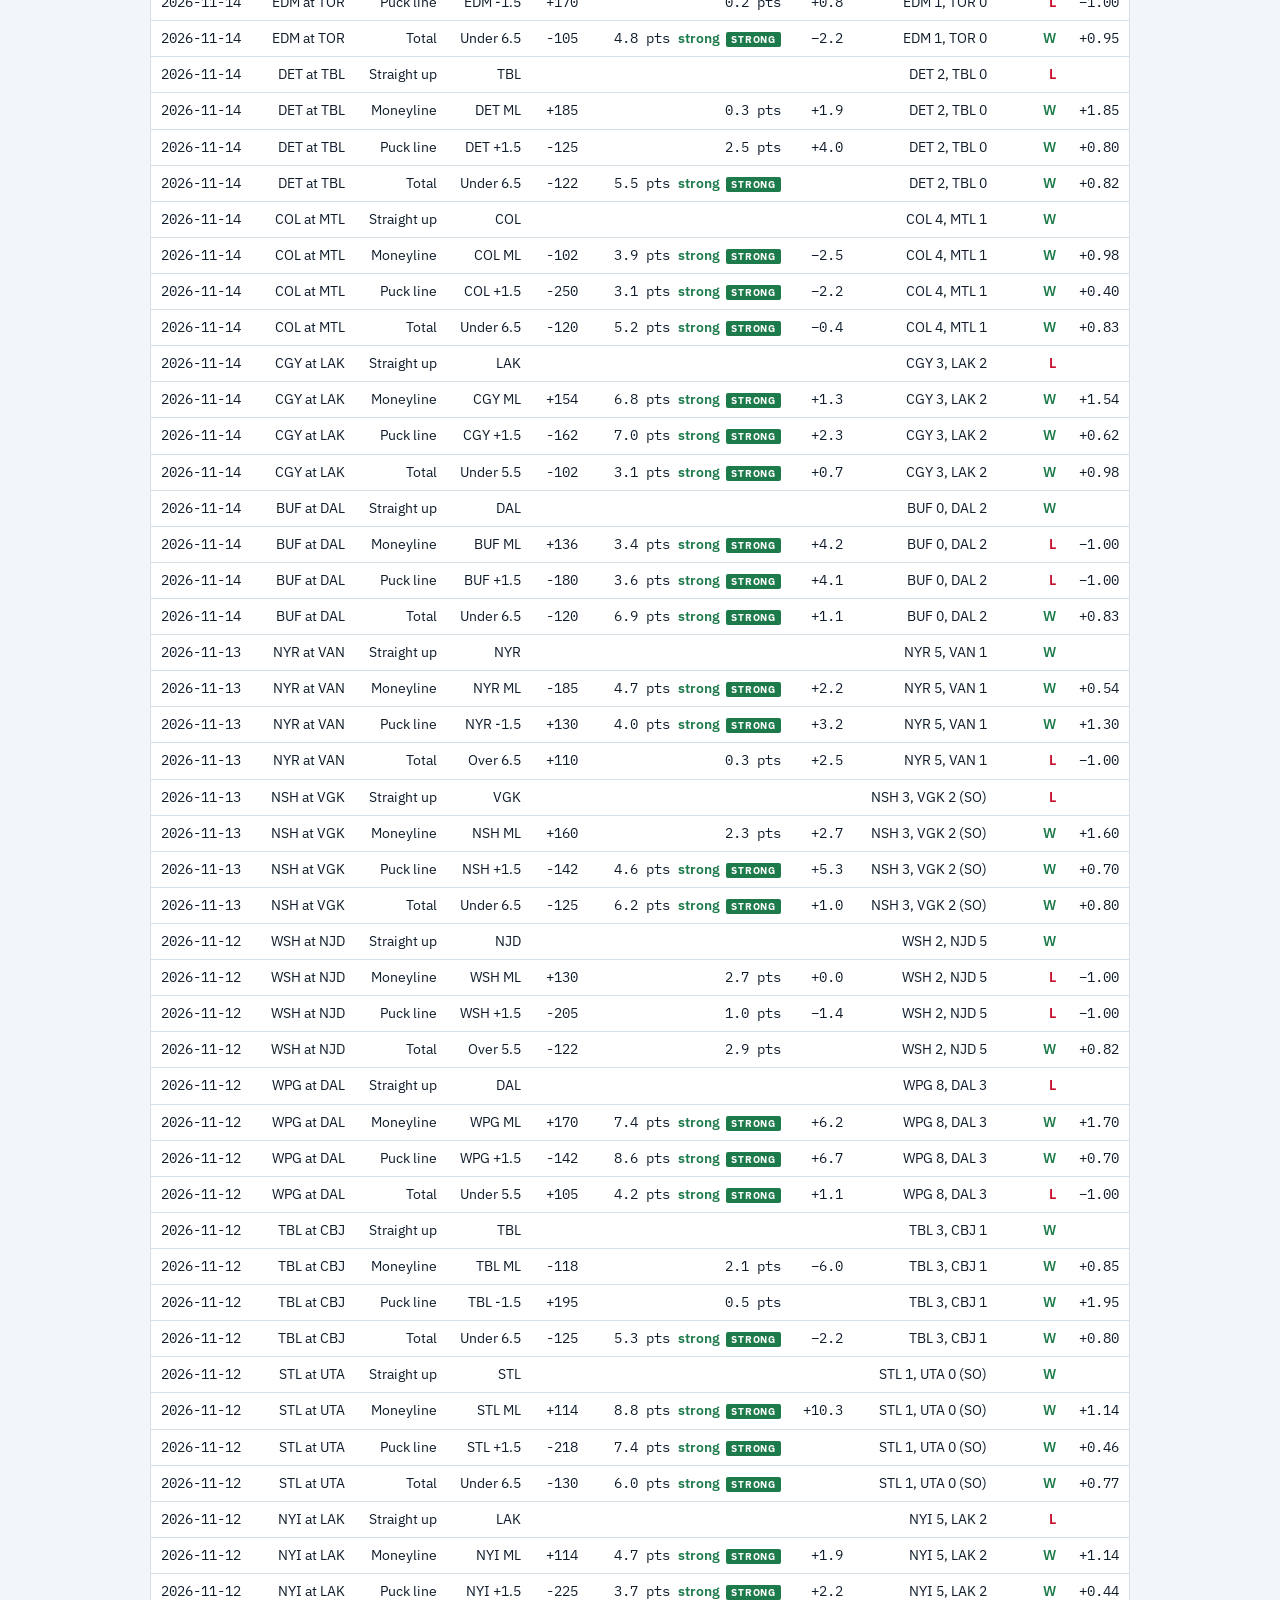
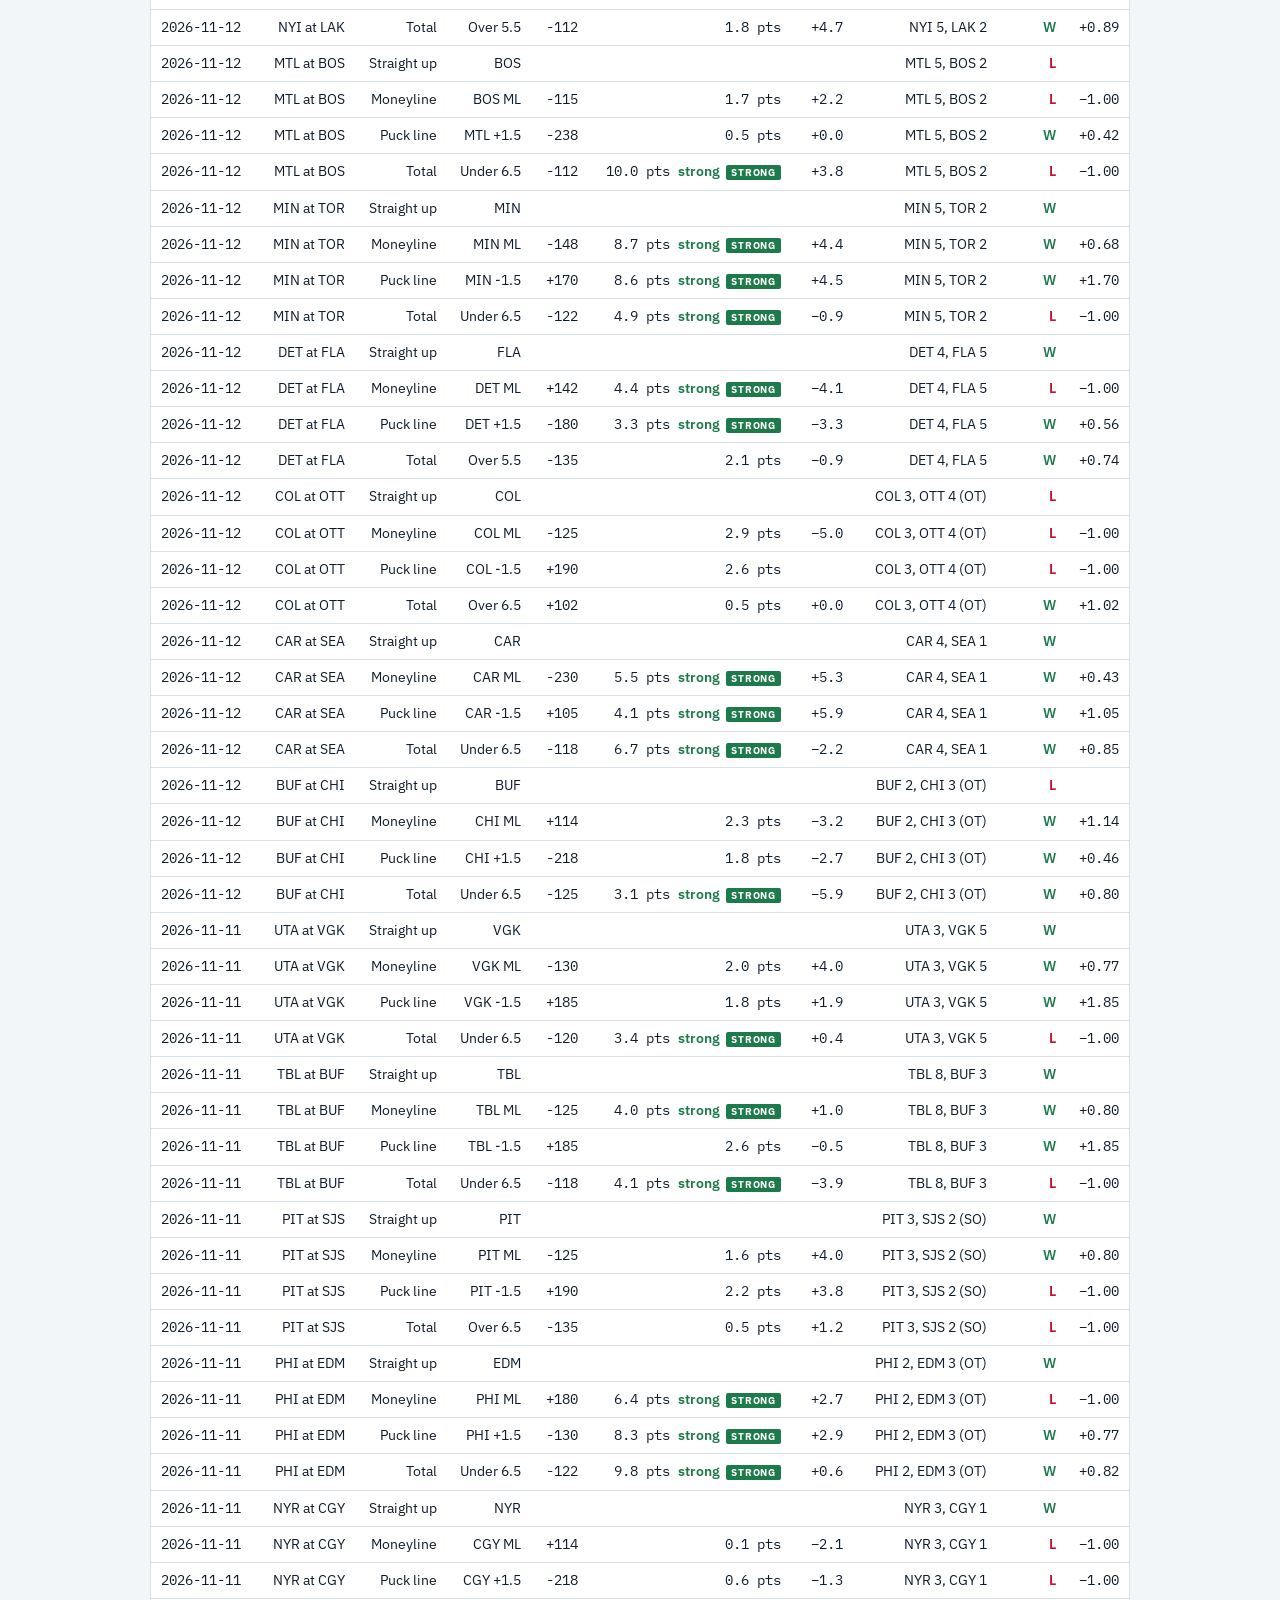
==== commit fb811e17: "Primary record: picks from the locked morning projection vs DraftKings' opening line, graded at open" ====
--- a/site/history.html
+++ b/site/history.html
@@ -156,7 +156,7 @@
   .abbr{font-size:1.7rem}
 }
 </style>
-<link rel="stylesheet" href="live.css?v=54c0f0a1"></head><body>
+<link rel="stylesheet" href="live.css?v=cc0dc293"></head><body>
 <div class="wrap">
   <header>
     <h1>Pick history</h1>
@@ -164,6 +164,10 @@
   </header>
   <nav class="pnav" aria-label="Pages"><a href="./">Games</a><a href="props.html">Player props</a><a href="history.html" aria-current="page">Pick history</a></nav>
   <section class="rec" id="hsum" hidden></section>
+  <div class="hf" role="group" aria-label="Which line" id="hb">
+    <button type="button" data-b="open" aria-pressed="true">Bet at opening line</button>
+    <button type="button" data-b="close" aria-pressed="false">Latest model vs closing line</button>
+  </div>
   <div class="hf" role="group" aria-label="Filter by market" id="hf">
     <button type="button" data-m="all" aria-pressed="true">All</button>
     <button type="button" data-m="su" aria-pressed="false">Straight up</button>
@@ -173,10 +177,11 @@
     <button type="button" data-m="strong" aria-pressed="false">Strong only (3+ pts)</button>
   </div>
   <div class="tbl"><table class="ht" id="ht"></table></div>
-  <p class="note">One pick per market per game, graded against DraftKings closing lines from ESPN's public feed. 1 unit risked per pick at the closing odds; a push returns 0. Edge is the model's probability minus the market's vig-free probability. Strong edge is 3.0 points or more, measured against the closing line. Move is how far the market moved toward (+) or against (−) the pick between DraftKings' open and close, in points.</p>
+  <p class="note" id="hnote"></p>
 </div>
 <style>
 .hf{display:flex;flex-wrap:wrap;gap:6px}
+#hb{margin-bottom:8px}
 .hf button{font:600 .85rem var(--body);border:1px solid var(--line);background:var(--sheet);color:var(--muted);padding:6px 12px;border-radius:2px;cursor:pointer}
 .hf button[aria-pressed="true"]{background:var(--ink);color:var(--sheet);border-color:var(--ink)}
 .hf button:focus-visible{outline:2px solid var(--blue);outline-offset:2px}
@@ -188,23 +193,28 @@
 const esc=s=>String(s??'').replace(/[&<>"']/g,c=>({'&':'&amp;','<':'&lt;','>':'&gt;','"':'&quot;',"'":'&#39;'}[c]));
 const fmtO=o=>{if(o==null||o==='')return '';const n=parseFloat(String(o).replace('+',''));return isFinite(n)?(n>0?'+'+n:String(n)):'';};
 const fmtU=u=>u==null?'':(u>=0?'+':'−')+Math.abs(u).toFixed(2);
-let D=null,M='all',ST=false;
+let D=null,M='all',ST=false,BA='open';
+const NOTES={open:"Primary record. Picks come from the day's first projection (made in the morning, before goalie and lineup news), locked, against DraftKings' opening prices from ESPN's public feed, and are graded at those opening odds. 1 unit per pick; a push returns 0. Edge is the model's probability minus the market's vig-free probability at the open. Strong edge is 3.0 points or more. Move is how far the market moved toward (+) or against (−) the pick from the open to the close, in points: the closing line value of an early bet.",
+ close:"For comparison. Picks from the latest pre-game projection against DraftKings' closing line, graded at the closing odds. Move is the market's open-to-close change on that side."};
 function draw(){
-  const rows=D.picks.filter(p=>(M==='all'||p.market===M)&&(!ST||p.strong));
+  document.getElementById('hnote').textContent=NOTES[BA];
+  const rows=D.picks.filter(p=>(p.basis||'close')===BA&&(M==='all'||p.market===M)&&(!ST||p.strong));
   document.getElementById('ht').innerHTML='<tr><th>Date</th><th>Game</th><th>Market</th><th>Pick</th><th>Odds</th><th>Edge</th><th>Move</th><th>Final</th><th>Result</th><th>Units</th></tr>'+
     (rows.length?rows.map(p=>`<tr><td class="mono">${esc(p.date)}</td><td>${esc(p.game)}</td><td>${NAMES[p.market]}</td><td>${esc(p.pick)}</td><td class="mono">${fmtO(p.odds)}</td><td class="mono">${p.edge==null?'':(100*p.edge).toFixed(1)+' pts'}${p.strong?' <span class="pk strong">strong</span>':''}</td><td class="mono">${p.clv==null?'':(p.clv>=0?'+':'−')+Math.abs(100*p.clv).toFixed(1)}</td><td class="wrapc">${esc(p.final)}</td><td class="res-${esc(p.result)}">${esc(p.result)}</td><td class="mono">${fmtU(p.units)}</td></tr>`).join(''):'<tr><td colspan="10">No graded picks yet.</td></tr>');
 }
 function sum(S){
   const wl=r=>`${r.w}-${r.l}${r.p?'-'+r.p:''}`, pct=r=>r.pct==null?'':(100*r.pct).toFixed(1)+'%';
   const card=(l,r,u)=>{const n=r.w+r.l+(r.p||0);const sub=n?[pct(r),u&&r.units!=null?`<span class="${r.units>=0?'pos':'neg'}">${fmtU(r.units)}u</span>`:''].filter(Boolean).join(' · '):'No picks yet';return `<div class="rc"><span class="l">${l}</span><span class="v">${wl(r)}</span><span class="s">${sub}</span></div>`;};
-  const st=S.strong||{};
+  const B=BA==='open'&&S.open&&S.open.games?S.open:S;
+  const st=B.strong||{};
   const el=document.getElementById('hsum');
-  el.innerHTML=`<div class="rec-h"><h2>All picks</h2></div><div class="rec-grid">${card('Straight up',S.record.su,false)}${card('Moneyline',S.record.ml,true)}${card('Puck line',S.record.pl,true)}${card('Total',S.record.tot,true)}</div>`+
-    (st.ml?`<div class="rec-h"><h2>Strong edge (3+ pts)</h2></div><div class="rec-grid">${S.strong_all?card('All strong',S.strong_all,true):''}${card('Moneyline',st.ml,true)}${card('Puck line',st.pl,true)}${card('Total',st.tot,true)}</div>`:'')+
-    (S.last7?`<div class="rec-h"><h2>Last 7 days</h2></div><div class="rec-grid">${card('Straight up',S.last7.su,false)}${card('Moneyline',S.last7.ml,true)}${card('Puck line',S.last7.pl,true)}${card('Total',S.last7.tot,true)}</div>`:'');
+  el.innerHTML=`<div class="rec-h"><h2>All picks</h2></div><div class="rec-grid">${card('Straight up',B.record.su,false)}${card('Moneyline',B.record.ml,true)}${card('Puck line',B.record.pl,true)}${card('Total',B.record.tot,true)}</div>`+
+    (st.ml?`<div class="rec-h"><h2>Strong edge (3+ pts)</h2></div><div class="rec-grid">${B.strong_all?card('All strong',B.strong_all,true):''}${card('Moneyline',st.ml,true)}${card('Puck line',st.pl,true)}${card('Total',st.tot,true)}</div>`:'')+
+    (B.last7?`<div class="rec-h"><h2>Last 7 days</h2></div><div class="rec-grid">${card('Straight up',B.last7.su,false)}${card('Moneyline',B.last7.ml,true)}${card('Puck line',B.last7.pl,true)}${card('Total',B.last7.tot,true)}</div>`:'');
   el.hidden=false;
   document.getElementById('hmeta').textContent=`${S.games} games through ${S.updated}`;
 }
+document.getElementById('hb').addEventListener('click',e=>{const b=e.target.closest('button');if(!b)return;BA=b.dataset.b;document.querySelectorAll('#hb button').forEach(x=>x.setAttribute('aria-pressed',x===b));if(D&&D.summary&&D.summary.games)sum(D.summary);draw();});
 document.getElementById('hf').addEventListener('click',e=>{const b=e.target.closest('button');if(!b)return;if(b.dataset.m==='strong'){ST=!ST;b.setAttribute('aria-pressed',ST);draw();return;}M=b.dataset.m;document.querySelectorAll('#hf button:not([data-m="strong"])').forEach(x=>x.setAttribute('aria-pressed',x===b));draw();});
 fetch('data/record.json',{cache:'no-store'}).then(r=>{if(!r.ok)throw 0;return r.json();}).then(d=>{D=d;if(d.summary&&d.summary.games)sum(d.summary);draw();})
   .catch(()=>{document.getElementById('ht').innerHTML='<tr><td>No graded picks yet. The first results post the morning after game day.</td></tr>';});
--- a/site/live.css
+++ b/site/live.css
@@ -109,3 +109,10 @@
 .ptb tr.done td{color:var(--muted)}
 .pp-empty{color:var(--muted);font-size:.88rem;margin:0}
 .pp-gate .op{color:var(--muted);font-size:.8rem}
+
+/* column tooltips on the props tables: hover, keyboard focus, or tap (positioned by props.js) */
+.ptb th .tip{cursor:help;text-decoration:underline dotted;text-underline-offset:3px;outline:none}
+.ptb th .tip:focus-visible{outline:2px solid var(--blue);outline-offset:2px;border-radius:2px}
+.pp-tipbox{position:fixed;z-index:50;max-width:min(260px,calc(100vw - 24px));padding:8px 10px;border-radius:6px;
+  background:var(--ink);color:var(--sheet);font-size:.8rem;line-height:1.35;font-weight:400;text-transform:none;letter-spacing:normal;
+  box-shadow:0 4px 14px rgba(0,0,0,.25);pointer-events:none}
